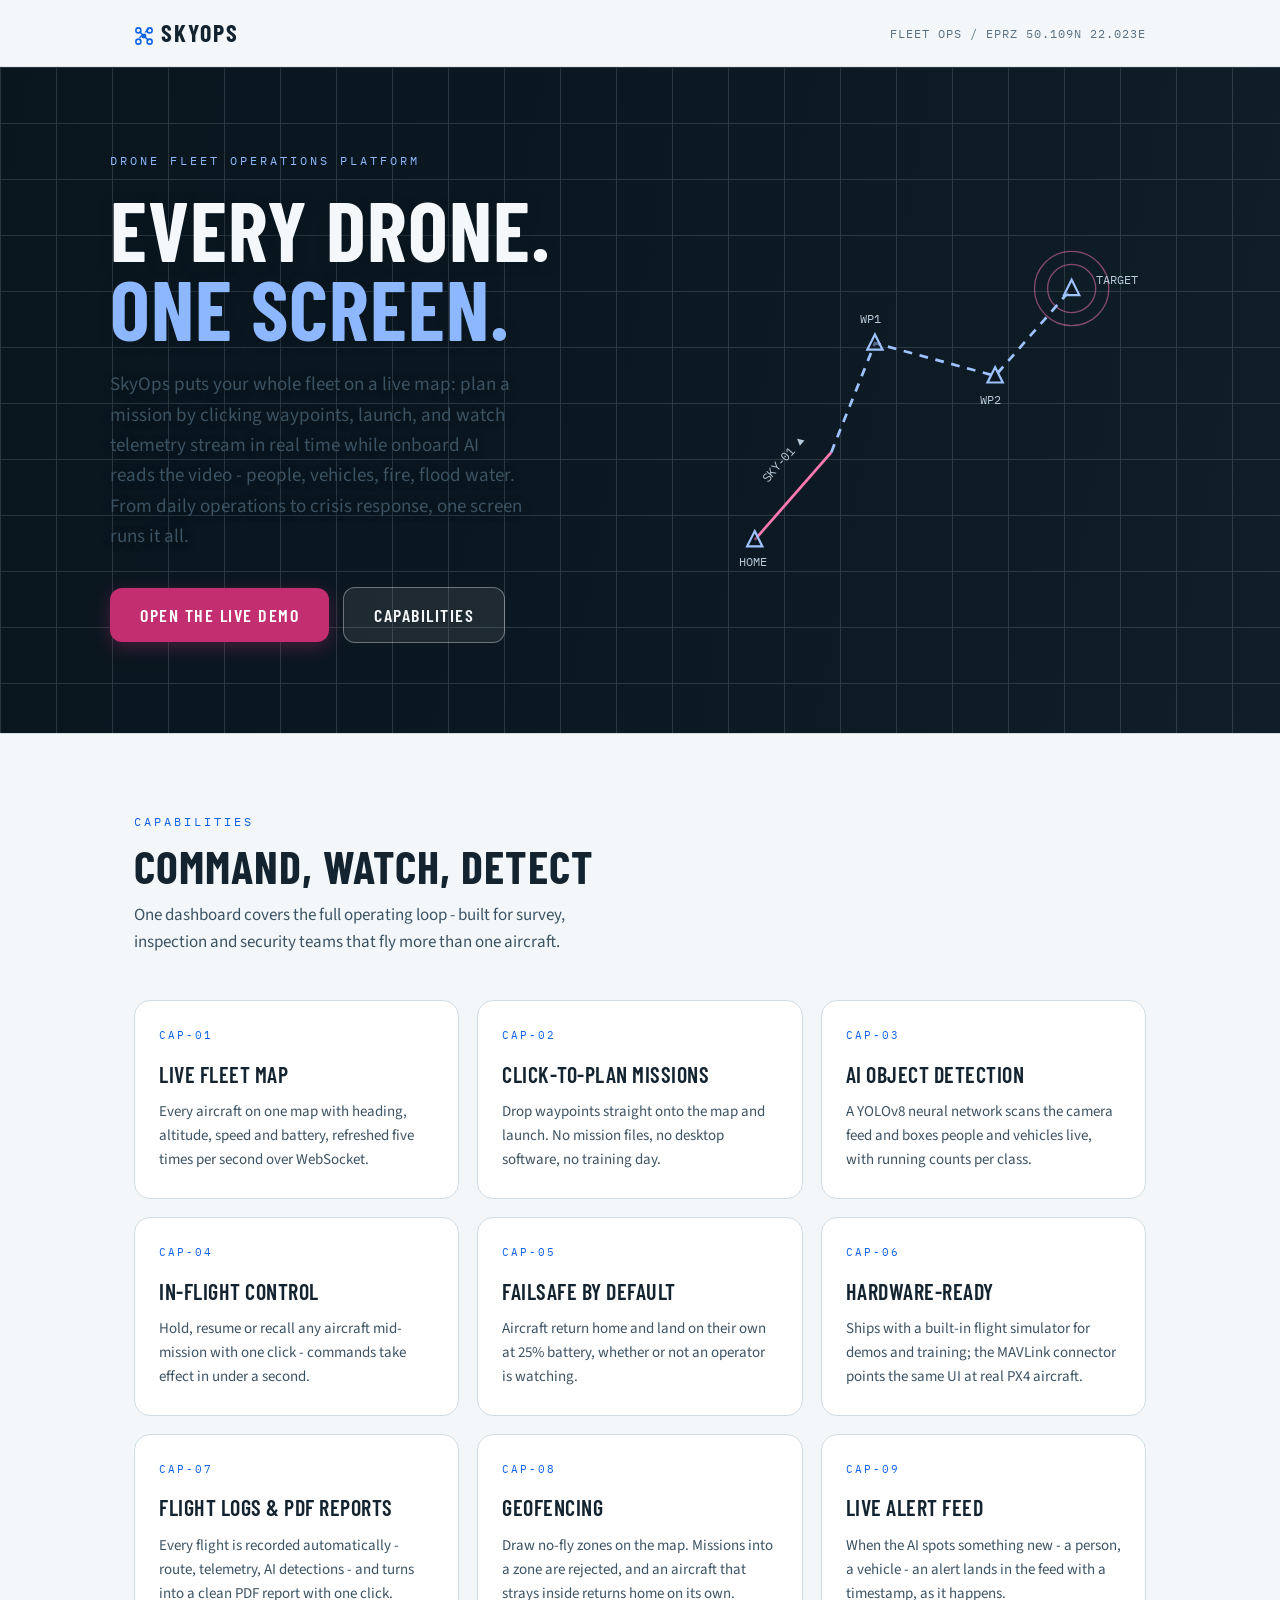
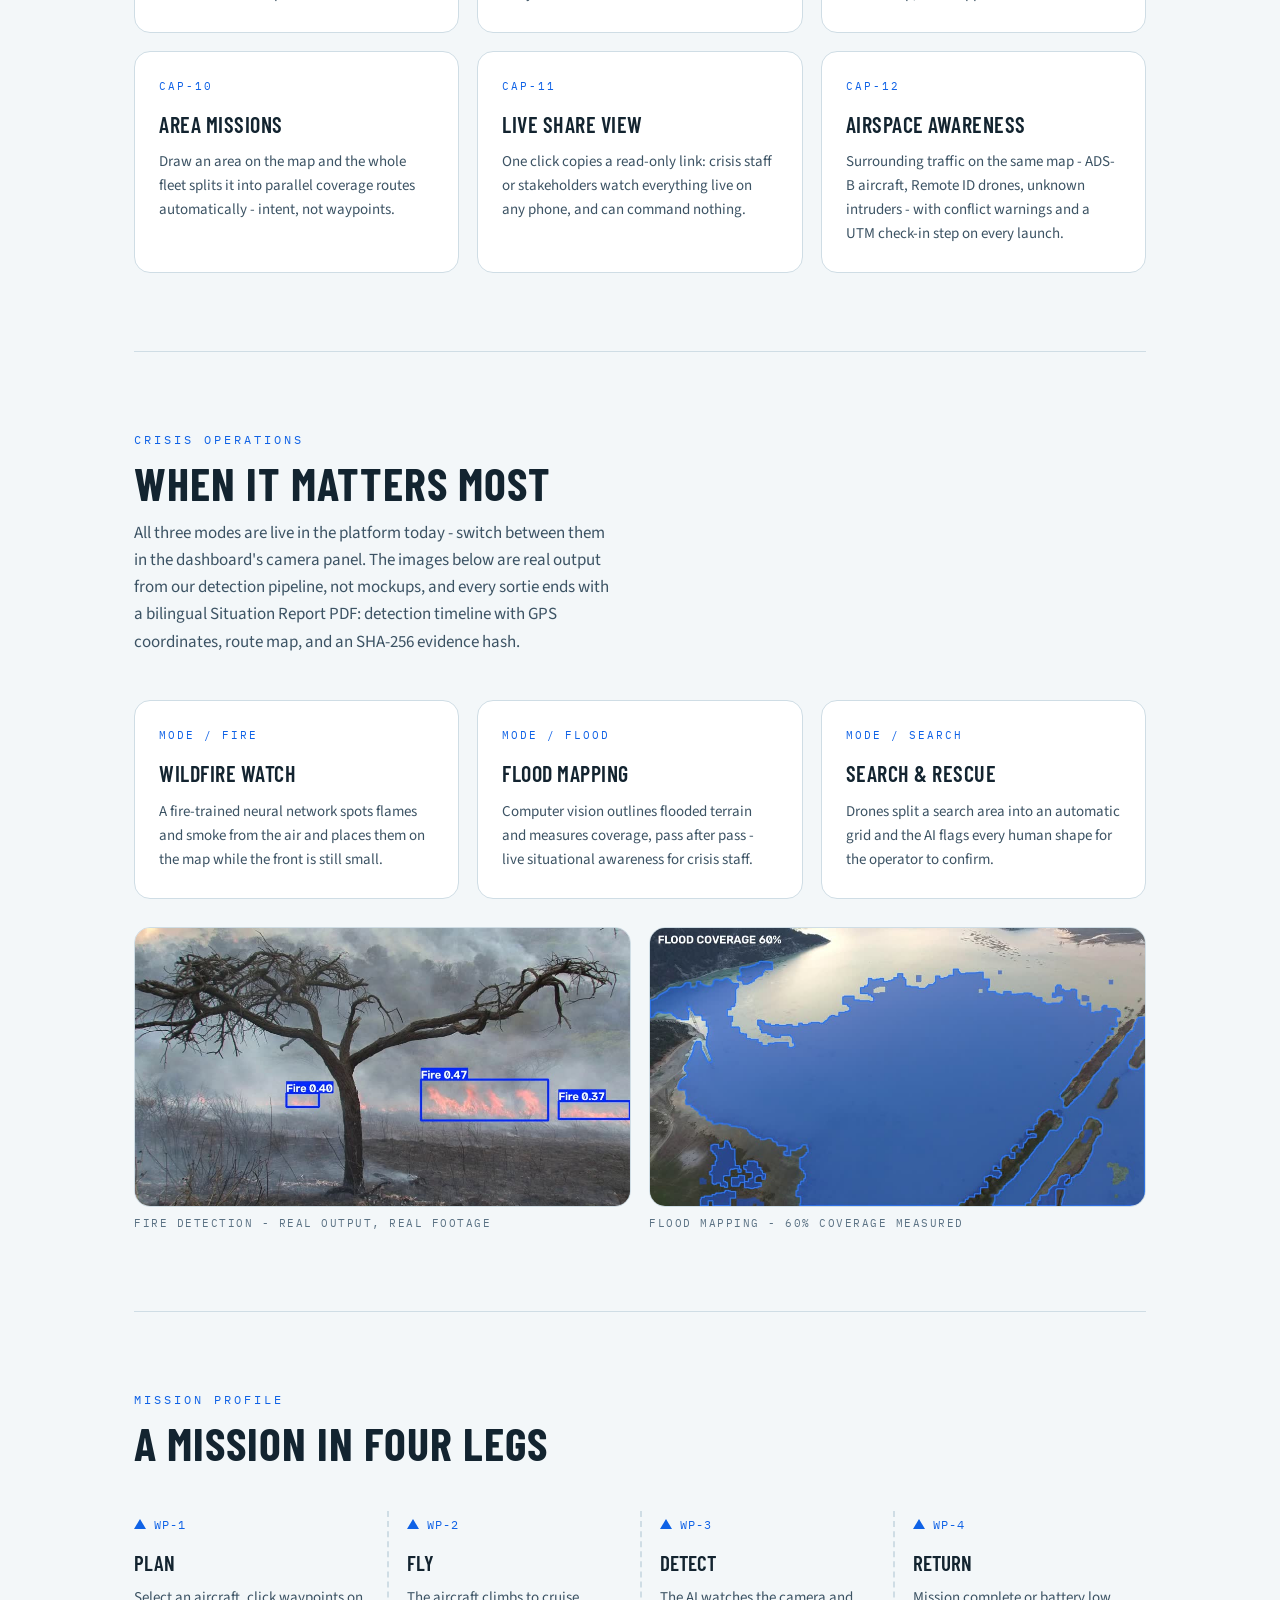
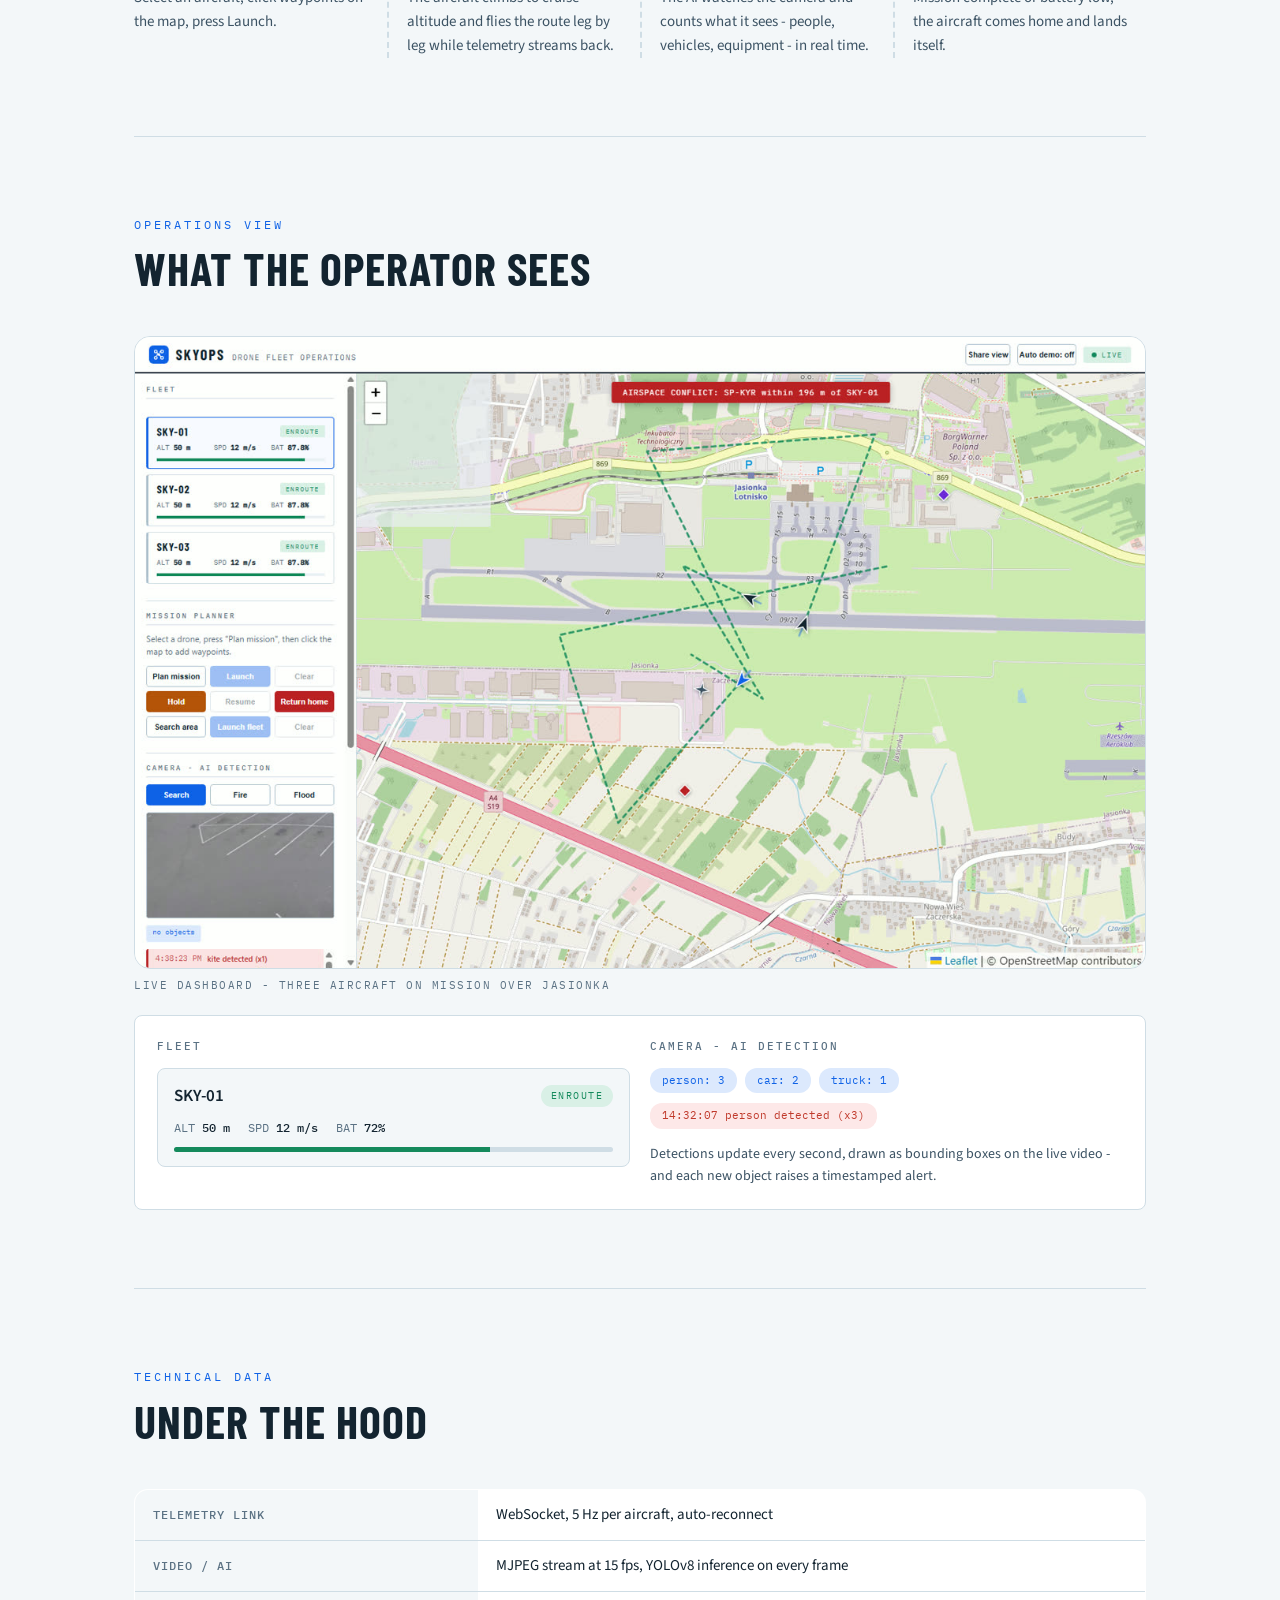
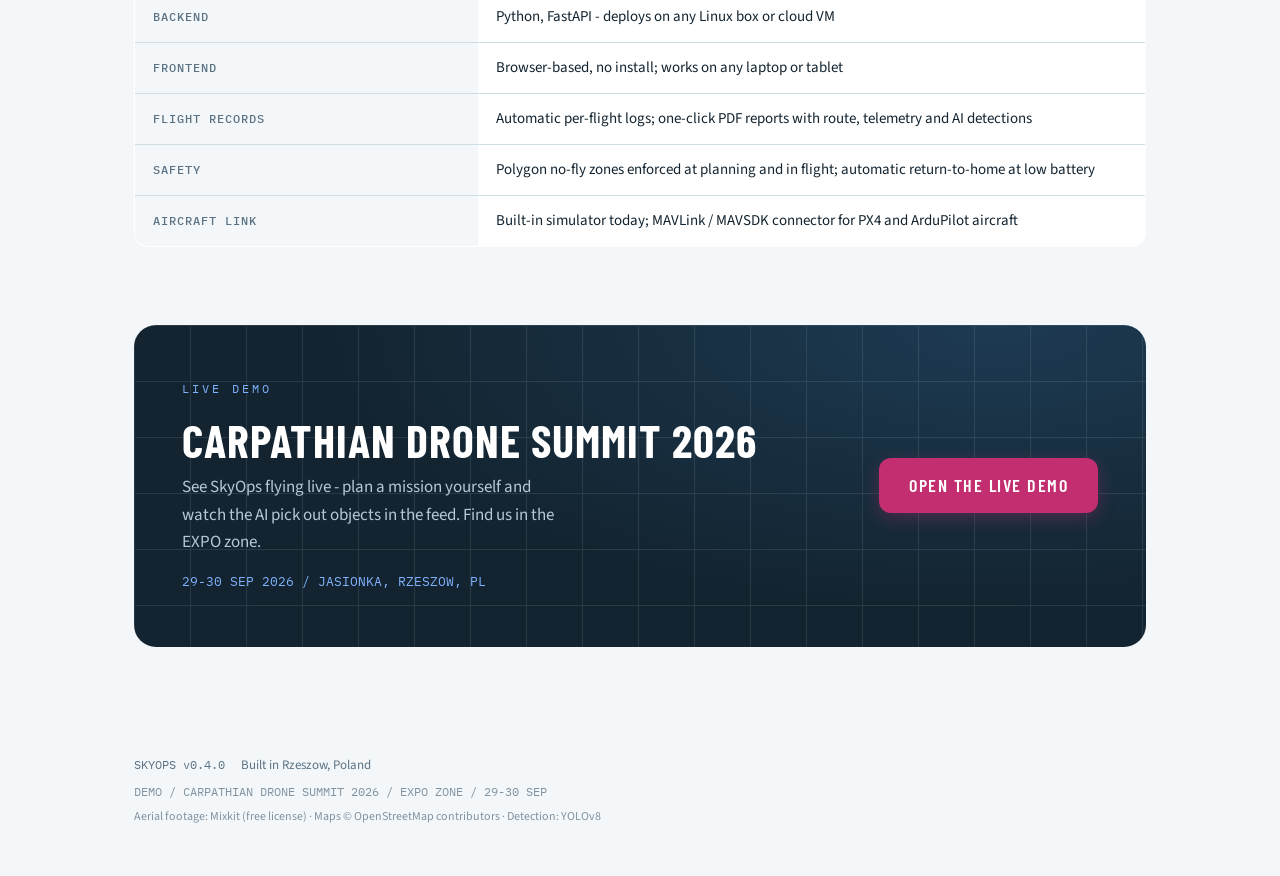
==== landing/index.html @ 41d208f7 "SkyOps - drone fleet operations platform for crisis response Web ground-control platform for drone f" ====
<!DOCTYPE html>
<html lang="en">
<head>
<meta charset="utf-8">
<meta name="viewport" content="width=device-width, initial-scale=1">
<title>SkyOps</title>
<link rel="icon" href="data:image/svg+xml,%3Csvg xmlns='http://www.w3.org/2000/svg' viewBox='0 0 64 64'%3E%3Cg fill='none' stroke='%230f62e6' stroke-width='5' stroke-linecap='round'%3E%3Ccircle cx='14' cy='14' r='8'/%3E%3Ccircle cx='50' cy='14' r='8'/%3E%3Ccircle cx='14' cy='50' r='8'/%3E%3Ccircle cx='50' cy='50' r='8'/%3E%3Cpath d='M19 19l8 8m18-16l-8 8m-18 18l8-8m18 16l-8-8'/%3E%3C/g%3E%3Crect x='25' y='25' width='14' height='14' rx='4' fill='%230f62e6'/%3E%3C/svg%3E">
<link rel="stylesheet" href="https://fonts.googleapis.com/css2?family=Barlow+Condensed:wght@500;600;700&family=Source+Sans+3:wght@400;600&family=IBM+Plex+Mono:wght@400;500&display=swap">
<style>
:root {
  --paper: #f3f7f9;
  --paper-2: #e9f0f4;
  --ink: #132430;
  --ink-soft: #3c5364;
  --slate: #5b7284;
  --line: #cfdde5;
  --blue: #0f62e6;
  --blue-soft: #dce9fd;
  --magenta: #c22e6f;
  --green: #148a5c;
  --green-soft: #d9f0e6;
}
* { box-sizing: border-box; margin: 0; padding: 0; }
html { scroll-behavior: smooth; }
body {
  background: var(--paper);
  color: var(--ink);
  font-family: "Source Sans 3", "Segoe UI", system-ui, sans-serif;
  font-size: 17px;
  line-height: 1.6;
}
.mono { font-family: "IBM Plex Mono", Consolas, monospace; }

.wrap { max-width: 1060px; margin: 0 auto; padding: 0 24px; }

/* ---------- header ---------- */
.topbar-wrap {
  position: sticky; top: 0; z-index: 50;
  background: rgba(243, 247, 249, .72);
  backdrop-filter: blur(14px);
  -webkit-backdrop-filter: blur(14px);
  border-bottom: 1px solid rgba(207, 221, 229, .6);
}
.topbar {
  display: flex; align-items: center; justify-content: space-between;
  padding: 14px 0;
}
.brand {
  font-family: "Barlow Condensed", sans-serif;
  font-weight: 700; font-size: 24px; letter-spacing: 2px;
  text-transform: uppercase;
}
.brand .tri { color: var(--blue); }
.topbar .callsign {
  font-family: "IBM Plex Mono", monospace;
  font-size: 12px; color: var(--slate); letter-spacing: 1px;
}

/* ---------- hero ---------- */
.hero { position: relative; overflow: hidden; border-bottom: 1px solid var(--line); background: var(--ink); }
.hero-video {
  position: absolute; inset: 0; width: 100%; height: 100%;
  object-fit: cover; z-index: 0;
  opacity: 1; transition: opacity 1.2s ease;
}
.hero-video.faded { opacity: 0; }
@media (prefers-reduced-motion: reduce) {
  .hero-video { transition: none; }
}
.hero-shade {
  position: absolute; inset: 0; z-index: 1;
  background: linear-gradient(100deg,
    rgba(9, 20, 28, .90) 0%, rgba(9, 20, 28, .74) 45%, rgba(9, 20, 28, .38) 100%);
}
.hero .hero-grid { z-index: 2; opacity: .16; }
.hero-inner { position: relative; z-index: 3; }
.hero .eyebrow { color: #8db8ff; }
.hero h1 { color: #f4f8fb; }
.hero h1 .alt { color: #8db8ff; }
.hero p.lede { color: #dbe6ee; text-shadow: 0 1px 8px rgba(9, 20, 28, .8); }
.hero h1 { text-shadow: 0 2px 12px rgba(9, 20, 28, .6); }
.hero .btn-ghost { background: rgba(255, 255, 255, .08); color: #f4f8fb; border-color: rgba(255, 255, 255, .35); }
.hero .btn-ghost:hover { border-color: #fff; }
.hero .chart .wp { fill: rgba(9, 20, 28, .5); stroke: #9fc3ff; }
.hero .chart .route { stroke: #9fc3ff; }
.hero .chart .flown { stroke: #ff7ab0; }
.hero .chart .ring { stroke: #ff7ab0; }
.hero .chart .wp-label { fill: #b8cbdb; }
.hero-grid {
  position: absolute; inset: 0; pointer-events: none;
  background-image:
    linear-gradient(var(--line) 1px, transparent 1px),
    linear-gradient(90deg, var(--line) 1px, transparent 1px);
  background-size: 56px 56px;
  opacity: .45;
}
.hero-inner {
  position: relative;
  display: grid; grid-template-columns: 1.1fr .9fr; gap: 40px;
  align-items: center;
  padding: 84px 0 90px;
}
.eyebrow {
  font-family: "IBM Plex Mono", monospace;
  font-size: 12px; letter-spacing: 3px; text-transform: uppercase;
  color: var(--blue); margin-bottom: 18px;
}
h1 {
  font-family: "Barlow Condensed", sans-serif;
  font-weight: 700; font-size: clamp(52px, 7vw, 84px);
  line-height: .95; text-transform: uppercase; letter-spacing: 1px;
  text-wrap: balance;
}
h1 .alt { color: var(--blue); }
.hero p.lede {
  margin-top: 22px; max-width: 46ch; font-size: 19px; color: var(--ink-soft);
}
.cta-row { margin-top: 34px; display: flex; gap: 14px; flex-wrap: wrap; align-items: center; }
.btn {
  display: inline-block; text-decoration: none;
  font-family: "Barlow Condensed", sans-serif; font-weight: 600;
  font-size: 18px; letter-spacing: 1.5px; text-transform: uppercase;
  padding: 13px 30px; border-radius: 12px;
  transition: transform .15s ease, box-shadow .15s ease;
}
.btn:focus-visible { outline: 3px solid var(--blue-soft); outline-offset: 2px; }
.btn-primary {
  background: var(--magenta);
  color: #fff;
  box-shadow: 0 5px 18px rgba(194, 46, 111, .32);
}
.btn-primary:hover { transform: translateY(-2px); box-shadow: 0 9px 24px rgba(194, 46, 111, .38); }
.btn-ghost { color: var(--ink); border: 1px solid var(--line); background: #fff; }
.btn-ghost:hover { border-color: var(--slate); }

/* hero chart */
.chart { width: 100%; height: auto; display: block; }
.chart .route {
  fill: none; stroke: var(--blue); stroke-width: 2.5;
  stroke-dasharray: 8 7;
  animation: dash 30s linear infinite;
}
.chart .flown { fill: none; stroke: var(--magenta); stroke-width: 2.5; }
.chart .wp { fill: var(--paper); stroke: var(--blue); stroke-width: 2; }
.chart .wp-label { font-family: "IBM Plex Mono", monospace; font-size: 11px; fill: var(--slate); }
.chart .ring { fill: none; stroke: var(--magenta); stroke-width: 1.2; opacity: .5; }
@keyframes dash { to { stroke-dashoffset: -300; } }
@media (prefers-reduced-motion: reduce) {
  .chart .route { animation: none; }
  .btn { transition: none; }
}

/* ---------- sections ---------- */
section { padding: 78px 0; }
section + section { border-top: 1px solid var(--line); }
.sec-head { margin-bottom: 44px; }
.sec-head .eyebrow { margin-bottom: 10px; }
h2 {
  font-family: "Barlow Condensed", sans-serif;
  font-weight: 700; font-size: clamp(34px, 4vw, 46px);
  text-transform: uppercase; letter-spacing: 1px; line-height: 1.05;
  text-wrap: balance;
}
.sec-head p { margin-top: 12px; color: var(--ink-soft); max-width: 60ch; }

/* capability cards */
.cap-grid { display: grid; grid-template-columns: repeat(3, 1fr); gap: 18px; }
.cap {
  background: #fff; border: 1px solid var(--line); border-radius: 16px;
  padding: 26px 24px;
  transition: transform .18s ease, box-shadow .18s ease, border-color .18s ease;
}
.cap:hover {
  transform: translateY(-4px);
  border-color: #b9d2f5;
  box-shadow: 0 14px 34px rgba(15, 98, 230, .12);
}
.cap .code {
  font-family: "IBM Plex Mono", monospace; font-size: 11px;
  letter-spacing: 2px; color: var(--blue); margin-bottom: 12px;
}
.cap h3 {
  font-family: "Barlow Condensed", sans-serif; font-weight: 600;
  font-size: 22px; text-transform: uppercase; letter-spacing: .5px;
  margin-bottom: 8px;
}
.cap p { font-size: 15px; color: var(--ink-soft); }

/* mission sequence */
.seq { display: grid; grid-template-columns: repeat(4, 1fr); gap: 0; position: relative; }
.leg { padding: 0 18px 0 0; position: relative; }
.leg + .leg { border-left: 2px dashed var(--line); padding-left: 18px; }
.leg .wp-tag {
  display: inline-flex; align-items: center; gap: 8px;
  font-family: "IBM Plex Mono", monospace; font-size: 12px;
  letter-spacing: 1px; color: var(--blue); margin-bottom: 12px;
}
.leg .wp-tag::before {
  content: ""; width: 0; height: 0;
  border-left: 6px solid transparent; border-right: 6px solid transparent;
  border-bottom: 10px solid var(--blue);
}
.leg h3 {
  font-family: "Barlow Condensed", sans-serif; font-weight: 600;
  font-size: 21px; text-transform: uppercase; margin-bottom: 6px;
}
.leg p { font-size: 15px; color: var(--ink-soft); }

/* live panel mock */
.mock {
  background: #fff; border: 1px solid var(--line); border-radius: 8px;
  padding: 22px; display: grid; grid-template-columns: 1fr 1fr; gap: 20px;
}
.fleet-card {
  border: 1px solid var(--line); border-radius: 8px; padding: 14px 16px;
  background: var(--paper);
}
.fleet-card .r1 { display: flex; justify-content: space-between; align-items: center; margin-bottom: 8px; }
.fleet-card .nm { font-weight: 600; }
.badge {
  font-family: "IBM Plex Mono", monospace; font-size: 10px;
  letter-spacing: 1.5px; text-transform: uppercase;
  background: var(--green-soft); color: var(--green);
  padding: 3px 10px; border-radius: 12px;
}
.tele { display: flex; gap: 18px; font-family: "IBM Plex Mono", monospace; font-size: 12px; color: var(--slate); font-variant-numeric: tabular-nums; }
.tele b { color: var(--ink); font-weight: 500; }
.bat { height: 5px; border-radius: 3px; background: var(--line); margin-top: 10px; overflow: hidden; }
.bat > div { height: 100%; width: 72%; background: var(--green); }
.det-line { display: flex; flex-wrap: wrap; gap: 8px; margin-top: 4px; }
.chip {
  font-family: "IBM Plex Mono", monospace; font-size: 11px;
  background: var(--blue-soft); color: var(--blue);
  padding: 4px 12px; border-radius: 12px;
}
.mock h4 {
  font-family: "IBM Plex Mono", monospace; font-size: 11px;
  letter-spacing: 2px; text-transform: uppercase; color: var(--slate);
  margin-bottom: 12px; font-weight: 500;
}

/* real screenshots */
.shots { display: grid; grid-template-columns: 1fr 1fr; gap: 18px; }
.shot {
  width: 100%; display: block; border-radius: 16px;
  border: 1px solid var(--line); box-shadow: var(--shadow);
  transition: transform .18s ease, box-shadow .18s ease;
}
.shot:hover { transform: scale(1.012); box-shadow: 0 16px 40px rgba(15, 36, 48, .16); }

/* scroll reveal */
.reveal { opacity: 0; transform: translateY(22px);
  transition: opacity .6s ease, transform .6s ease; }
.reveal.in { opacity: 1; transform: none; }
@media (prefers-reduced-motion: reduce) {
  .reveal { opacity: 1; transform: none; transition: none; }
}
.shot-cap {
  font-family: "IBM Plex Mono", monospace; font-size: 11px;
  letter-spacing: 1.5px; color: var(--slate); margin-top: 8px;
}
figure { margin: 0; }

/* specs */
.specs { width: 100%; border-collapse: collapse; background: #fff; border: 1px solid var(--line); border-radius: 14px; overflow: hidden; }
.specs-wrap { overflow-x: auto; }
.specs th, .specs td { text-align: left; padding: 13px 18px; border-bottom: 1px solid var(--line); font-size: 15px; }
.specs th {
  font-family: "IBM Plex Mono", monospace; font-weight: 500; font-size: 12px;
  letter-spacing: 1px; text-transform: uppercase; color: var(--slate);
  width: 34%; background: var(--paper);
}
.specs tr:last-child th, .specs tr:last-child td { border-bottom: none; }

/* summit CTA */
.summit {
  background: radial-gradient(120% 160% at 85% 0%, #1d3a52 0%, var(--ink) 55%);
  color: #eef4f8; border-radius: 22px;
  padding: 54px 48px; position: relative; overflow: hidden;
}
.summit .hero-grid { opacity: .12; }
.summit-inner { position: relative; display: flex; justify-content: space-between; align-items: center; gap: 30px; flex-wrap: wrap; }
.summit .eyebrow { color: #7fb2ff; }
.summit h2 { color: #fff; }
.summit p { color: #b6c8d6; margin-top: 10px; max-width: 48ch; }
.summit .mono-line { font-family: "IBM Plex Mono", monospace; font-size: 13px; color: #7fb2ff; margin-top: 16px; }

footer { padding: 30px 0 44px; color: var(--slate); font-size: 13px; }
footer .mono { font-size: 12px; }
.foot-row { display: flex; gap: 16px; flex-wrap: wrap; align-items: baseline; margin-bottom: 6px; }
.foot-dim { opacity: .75; font-size: 12px; }

@media (max-width: 860px) {
  .hero-inner { grid-template-columns: 1fr; padding: 56px 0 60px; }
  .cap-grid { grid-template-columns: 1fr; }
  .seq { grid-template-columns: 1fr; }
  .leg + .leg { border-left: none; border-top: 2px dashed var(--line); padding: 18px 0 0; margin-top: 18px; }
  .mock { grid-template-columns: 1fr; }
  .shots { grid-template-columns: 1fr; }
  .summit { padding: 38px 26px; }
}
</style>
</head>
<body>

<div class="topbar-wrap">
<div class="wrap">
  <header class="topbar">
    <div class="brand"><span class="tri"><svg width="20" height="20"
      viewBox="0 0 64 64" fill="none" stroke="currentColor" stroke-width="5"
      stroke-linecap="round" style="vertical-align:-4px">
      <circle cx="14" cy="14" r="8"/><circle cx="50" cy="14" r="8"/>
      <circle cx="14" cy="50" r="8"/><circle cx="50" cy="50" r="8"/>
      <path d="M19 19l8 8m18-16l-8 8m-18 18l8-8m18 16l-8-8"/>
      <rect x="25" y="25" width="14" height="14" rx="4" fill="currentColor" stroke="none"/>
    </svg></span> SkyOps</div>
    <div class="callsign">FLEET OPS / EPRZ 50.109N 22.023E</div>
  </header>
</div>
</div>

<div class="hero">
  <video id="vidA" class="hero-video" autoplay muted loop playsinline
         src="assets/clip7.mp4" aria-hidden="true"></video>
  <video id="vidB" class="hero-video faded" muted loop playsinline
         preload="none" aria-hidden="true"></video>
  <div class="hero-shade"></div>
  <div class="hero-grid"></div>
  <div class="wrap hero-inner">
    <div>
      <div class="eyebrow">Drone fleet operations platform</div>
      <h1>Every drone.<br><span class="alt">One screen.</span></h1>
      <p class="lede">SkyOps puts your whole fleet on a live map: plan a mission
      by clicking waypoints, launch, and watch telemetry stream in real time
      while onboard AI reads the video - people, vehicles, fire, flood water.
      From daily operations to crisis response, one screen runs it all.</p>
      <div class="cta-row">
        <a class="btn btn-primary" href="/app">Open the live demo</a>
        <a class="btn btn-ghost" href="#capabilities">Capabilities</a>
      </div>
    </div>
    <svg class="chart" viewBox="0 0 420 340" role="img" aria-label="Flight plan chart with waypoints">
      <circle class="ring" cx="330" cy="70" r="34"/>
      <circle class="ring" cx="330" cy="70" r="22"/>
      <path class="flown" d="M40 300 L110 220"/>
      <path class="route" d="M110 220 L150 120 L260 150 L330 70"/>
      <g>
        <polygon class="wp" points="40,292 47,306 33,306"/>
        <text class="wp-label" x="26" y="324">HOME</text>
        <polygon class="wp" points="150,112 157,126 143,126"/>
        <text class="wp-label" x="136" y="102">WP1</text>
        <polygon class="wp" points="260,142 267,156 253,156"/>
        <text class="wp-label" x="246" y="176">WP2</text>
        <polygon class="wp" points="330,62 337,76 323,76"/>
        <text class="wp-label" x="352" y="66">TARGET</text>
      </g>
      <text class="wp-label" x="52" y="248" transform="rotate(-49 52 248)">SKY-01 &#9650;</text>
    </svg>
  </div>
</div>

<div class="wrap">

<section id="capabilities">
  <div class="sec-head">
    <div class="eyebrow">Capabilities</div>
    <h2>Command, watch, detect</h2>
    <p>One dashboard covers the full operating loop - built for survey,
    inspection and security teams that fly more than one aircraft.</p>
  </div>
  <div class="cap-grid">
    <div class="cap"><div class="code">CAP-01</div><h3>Live fleet map</h3>
      <p>Every aircraft on one map with heading, altitude, speed and battery,
      refreshed five times per second over WebSocket.</p></div>
    <div class="cap"><div class="code">CAP-02</div><h3>Click-to-plan missions</h3>
      <p>Drop waypoints straight onto the map and launch. No mission files,
      no desktop software, no training day.</p></div>
    <div class="cap"><div class="code">CAP-03</div><h3>AI object detection</h3>
      <p>A YOLOv8 neural network scans the camera feed and boxes people and
      vehicles live, with running counts per class.</p></div>
    <div class="cap"><div class="code">CAP-04</div><h3>In-flight control</h3>
      <p>Hold, resume or recall any aircraft mid-mission with one click -
      commands take effect in under a second.</p></div>
    <div class="cap"><div class="code">CAP-05</div><h3>Failsafe by default</h3>
      <p>Aircraft return home and land on their own at 25% battery, whether
      or not an operator is watching.</p></div>
    <div class="cap"><div class="code">CAP-06</div><h3>Hardware-ready</h3>
      <p>Ships with a built-in flight simulator for demos and training;
      the MAVLink connector points the same UI at real PX4 aircraft.</p></div>
    <div class="cap"><div class="code">CAP-07</div><h3>Flight logs &amp; PDF reports</h3>
      <p>Every flight is recorded automatically - route, telemetry, AI
      detections - and turns into a clean PDF report with one click.</p></div>
    <div class="cap"><div class="code">CAP-08</div><h3>Geofencing</h3>
      <p>Draw no-fly zones on the map. Missions into a zone are rejected,
      and an aircraft that strays inside returns home on its own.</p></div>
    <div class="cap"><div class="code">CAP-09</div><h3>Live alert feed</h3>
      <p>When the AI spots something new - a person, a vehicle - an alert
      lands in the feed with a timestamp, as it happens.</p></div>
    <div class="cap"><div class="code">CAP-10</div><h3>Area missions</h3>
      <p>Draw an area on the map and the whole fleet splits it into
      parallel coverage routes automatically - intent, not waypoints.</p></div>
    <div class="cap"><div class="code">CAP-11</div><h3>Live share view</h3>
      <p>One click copies a read-only link: crisis staff or stakeholders
      watch everything live on any phone, and can command nothing.</p></div>
    <div class="cap"><div class="code">CAP-12</div><h3>Airspace awareness</h3>
      <p>Surrounding traffic on the same map - ADS-B aircraft, Remote ID
      drones, unknown intruders - with conflict warnings and a UTM
      check-in step on every launch.</p></div>
  </div>
</section>

<section id="crisis">
  <div class="sec-head">
    <div class="eyebrow">Crisis operations</div>
    <h2>When it matters most</h2>
    <p>All three modes are live in the platform today - switch between
    them in the dashboard's camera panel. The images below are real
    output from our detection pipeline, not mockups, and every sortie
    ends with a bilingual Situation Report PDF: detection timeline with
    GPS coordinates, route map, and an SHA-256 evidence hash.</p>
  </div>
  <div class="cap-grid" style="margin-bottom: 28px;">
    <div class="cap"><div class="code">MODE / FIRE</div><h3>Wildfire watch</h3>
      <p>A fire-trained neural network spots flames and smoke from the
      air and places them on the map while the front is still small.</p></div>
    <div class="cap"><div class="code">MODE / FLOOD</div><h3>Flood mapping</h3>
      <p>Computer vision outlines flooded terrain and measures coverage,
      pass after pass - live situational awareness for crisis staff.</p></div>
    <div class="cap"><div class="code">MODE / SEARCH</div><h3>Search &amp; rescue</h3>
      <p>Drones split a search area into an automatic grid and the AI
      flags every human shape for the operator to confirm.</p></div>
  </div>
  <div class="shots">
    <figure>
      <img class="shot" src="assets/img/ai-fire.jpg"
        alt="AI fire detection boxes on real bushfire footage">
      <figcaption class="shot-cap">FIRE DETECTION - REAL OUTPUT, REAL FOOTAGE</figcaption>
    </figure>
    <figure>
      <img class="shot" src="assets/img/ai-flood.jpg"
        alt="AI flood segmentation outlining water with coverage percent">
      <figcaption class="shot-cap">FLOOD MAPPING - 60% COVERAGE MEASURED</figcaption>
    </figure>
  </div>
</section>

<section>
  <div class="sec-head">
    <div class="eyebrow">Mission profile</div>
    <h2>A mission in four legs</h2>
  </div>
  <div class="seq">
    <div class="leg"><div class="wp-tag">WP-1</div><h3>Plan</h3>
      <p>Select an aircraft, click waypoints on the map, press Launch.</p></div>
    <div class="leg"><div class="wp-tag">WP-2</div><h3>Fly</h3>
      <p>The aircraft climbs to cruise altitude and flies the route leg by
      leg while telemetry streams back.</p></div>
    <div class="leg"><div class="wp-tag">WP-3</div><h3>Detect</h3>
      <p>The AI watches the camera and counts what it sees - people,
      vehicles, equipment - in real time.</p></div>
    <div class="leg"><div class="wp-tag">WP-4</div><h3>Return</h3>
      <p>Mission complete or battery low, the aircraft comes home and
      lands itself.</p></div>
  </div>
</section>

<section>
  <div class="sec-head">
    <div class="eyebrow">Operations view</div>
    <h2>What the operator sees</h2>
  </div>
  <figure style="margin-bottom: 20px;">
    <img class="shot" src="assets/img/dashboard.jpg"
      alt="SkyOps dashboard: three drones flying missions over Jasionka airport">
    <figcaption class="shot-cap">LIVE DASHBOARD - THREE AIRCRAFT ON MISSION OVER JASIONKA</figcaption>
  </figure>
  <div class="mock">
    <div>
      <h4>Fleet</h4>
      <div class="fleet-card">
        <div class="r1"><span class="nm">SKY-01</span><span class="badge">enroute</span></div>
        <div class="tele"><span>ALT <b>50 m</b></span><span>SPD <b>12 m/s</b></span><span>BAT <b>72%</b></span></div>
        <div class="bat"><div></div></div>
      </div>
    </div>
    <div>
      <h4>Camera - AI detection</h4>
      <div class="det-line">
        <span class="chip">person: 3</span>
        <span class="chip">car: 2</span>
        <span class="chip">truck: 1</span>
      </div>
      <div class="det-line" style="margin-top:10px;">
        <span class="chip" style="background:#fde8e8; color:#c0392b;">
          14:32:07 person detected (x3)</span>
      </div>
      <p style="margin-top:14px; font-size:14px; color:var(--ink-soft);">
        Detections update every second, drawn as bounding boxes on the live
        video - and each new object raises a timestamped alert.</p>
    </div>
  </div>
</section>

<section>
  <div class="sec-head">
    <div class="eyebrow">Technical data</div>
    <h2>Under the hood</h2>
  </div>
  <div class="specs-wrap">
  <table class="specs">
    <tr><th>Telemetry link</th><td>WebSocket, 5 Hz per aircraft, auto-reconnect</td></tr>
    <tr><th>Video / AI</th><td>MJPEG stream at 15 fps, YOLOv8 inference on every frame</td></tr>
    <tr><th>Backend</th><td>Python, FastAPI - deploys on any Linux box or cloud VM</td></tr>
    <tr><th>Frontend</th><td>Browser-based, no install; works on any laptop or tablet</td></tr>
    <tr><th>Flight records</th><td>Automatic per-flight logs; one-click PDF reports with route, telemetry and AI detections</td></tr>
    <tr><th>Safety</th><td>Polygon no-fly zones enforced at planning and in flight; automatic return-to-home at low battery</td></tr>
    <tr><th>Aircraft link</th><td>Built-in simulator today; MAVLink / MAVSDK connector for PX4 and ArduPilot aircraft</td></tr>
  </table>
  </div>
</section>

<section id="summit" style="border-top:none; padding-top: 0;">
  <div class="summit">
    <div class="hero-grid"></div>
    <div class="summit-inner">
      <div>
        <div class="eyebrow">Live demo</div>
        <h2>Carpathian Drone Summit 2026</h2>
        <p>See SkyOps flying live - plan a mission yourself and watch the AI
        pick out objects in the feed. Find us in the EXPO zone.</p>
        <div class="mono-line">29-30 SEP 2026 / JASIONKA, RZESZOW, PL</div>
      </div>
      <a class="btn btn-primary" href="/app">Open the live demo</a>
    </div>
  </div>
</section>

</div>

<footer>
  <div class="wrap">
    <div class="foot-row">
      <span class="mono">SKYOPS v0.4.0</span>
      <span>Built in Rzeszow, Poland</span>
    </div>
    <div class="foot-row foot-dim">
      <span class="mono">DEMO / CARPATHIAN DRONE SUMMIT 2026 / EXPO ZONE / 29-30 SEP</span>
    </div>
    <div class="foot-row foot-dim">
      <span>Aerial footage: Mixkit (free license) &middot; Maps &copy; OpenStreetMap
      contributors &middot; Detection: YOLOv8</span>
    </div>
  </div>
</footer>

<script>
(function () {
  var clips = [
    "assets/clip7.mp4",   // drone close-up in flight
    "assets/clip1.mp4",   // mountain valley sunrise
    "assets/clip5.mp4",   // wildfire front
    "assets/clip6.mp4",   // aerial flood
    "assets/clip8.mp4",   // operator hands on controller
    "assets/clip9.mp4",   // drone over city
    "assets/clip10.mp4",  // drone over nature
    "assets/clip2.mp4",   // coast waves
    "assets/clip3.mp4",   // seashore rocks
    "assets/clip4.mp4"    // rocky cape
  ];
  var layers = [document.getElementById("vidA"), document.getElementById("vidB")];
  if (!layers[0] || !layers[1]) return;
  var active = 0, idx = 0;

  function play(v) {
    v.muted = true; // property, not just attribute - required by some browsers
    var p = v.play();
    if (p) p.catch(function () {});
  }

  play(layers[0]);
  ["pointerdown", "touchstart", "keydown"].forEach(function (e) {
    window.addEventListener(e, function () { play(layers[active]); },
      { once: true, passive: true });
  });

  // scroll reveal: sections and cards fade up as they enter the viewport
  if (!window.matchMedia("(prefers-reduced-motion: reduce)").matches
      && "IntersectionObserver" in window) {
    var io = new IntersectionObserver(function (entries) {
      entries.forEach(function (en) {
        if (en.isIntersecting) { en.target.classList.add("in"); io.unobserve(en.target); }
      });
    }, { threshold: 0.12 });
    document.querySelectorAll(
      ".sec-head, .cap, .leg, .mock, figure, .specs-wrap, .summit"
    ).forEach(function (el) { el.classList.add("reveal"); io.observe(el); });
  }

  setInterval(function () {
    idx = (idx + 1) % clips.length;
    var next = layers[1 - active];
    var cur = layers[active];
    next.src = clips[idx];
    next.addEventListener("canplay", function go() {
      next.removeEventListener("canplay", go);
      play(next);
      next.classList.remove("faded");
      cur.classList.add("faded");
      active = 1 - active;
    });
    next.load();
  }, 8000);
})();
</script>
</body>
</html>
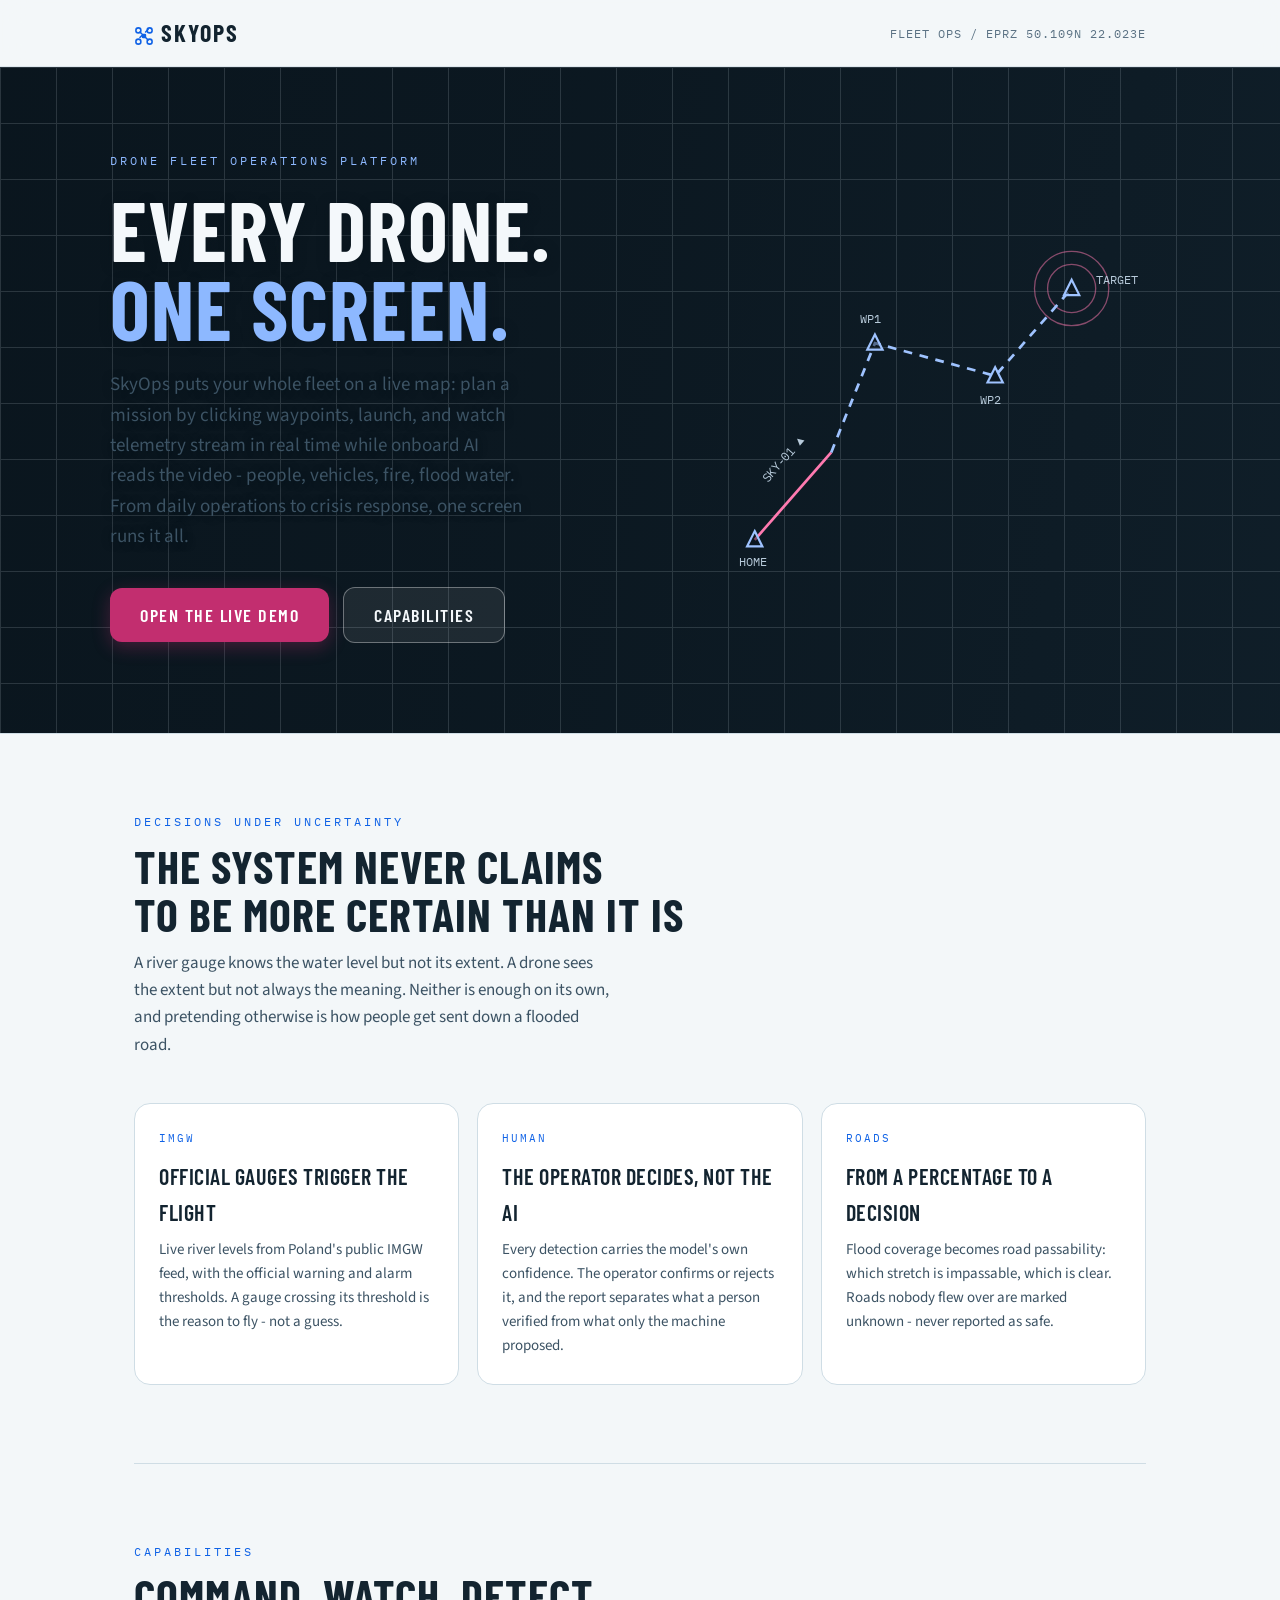
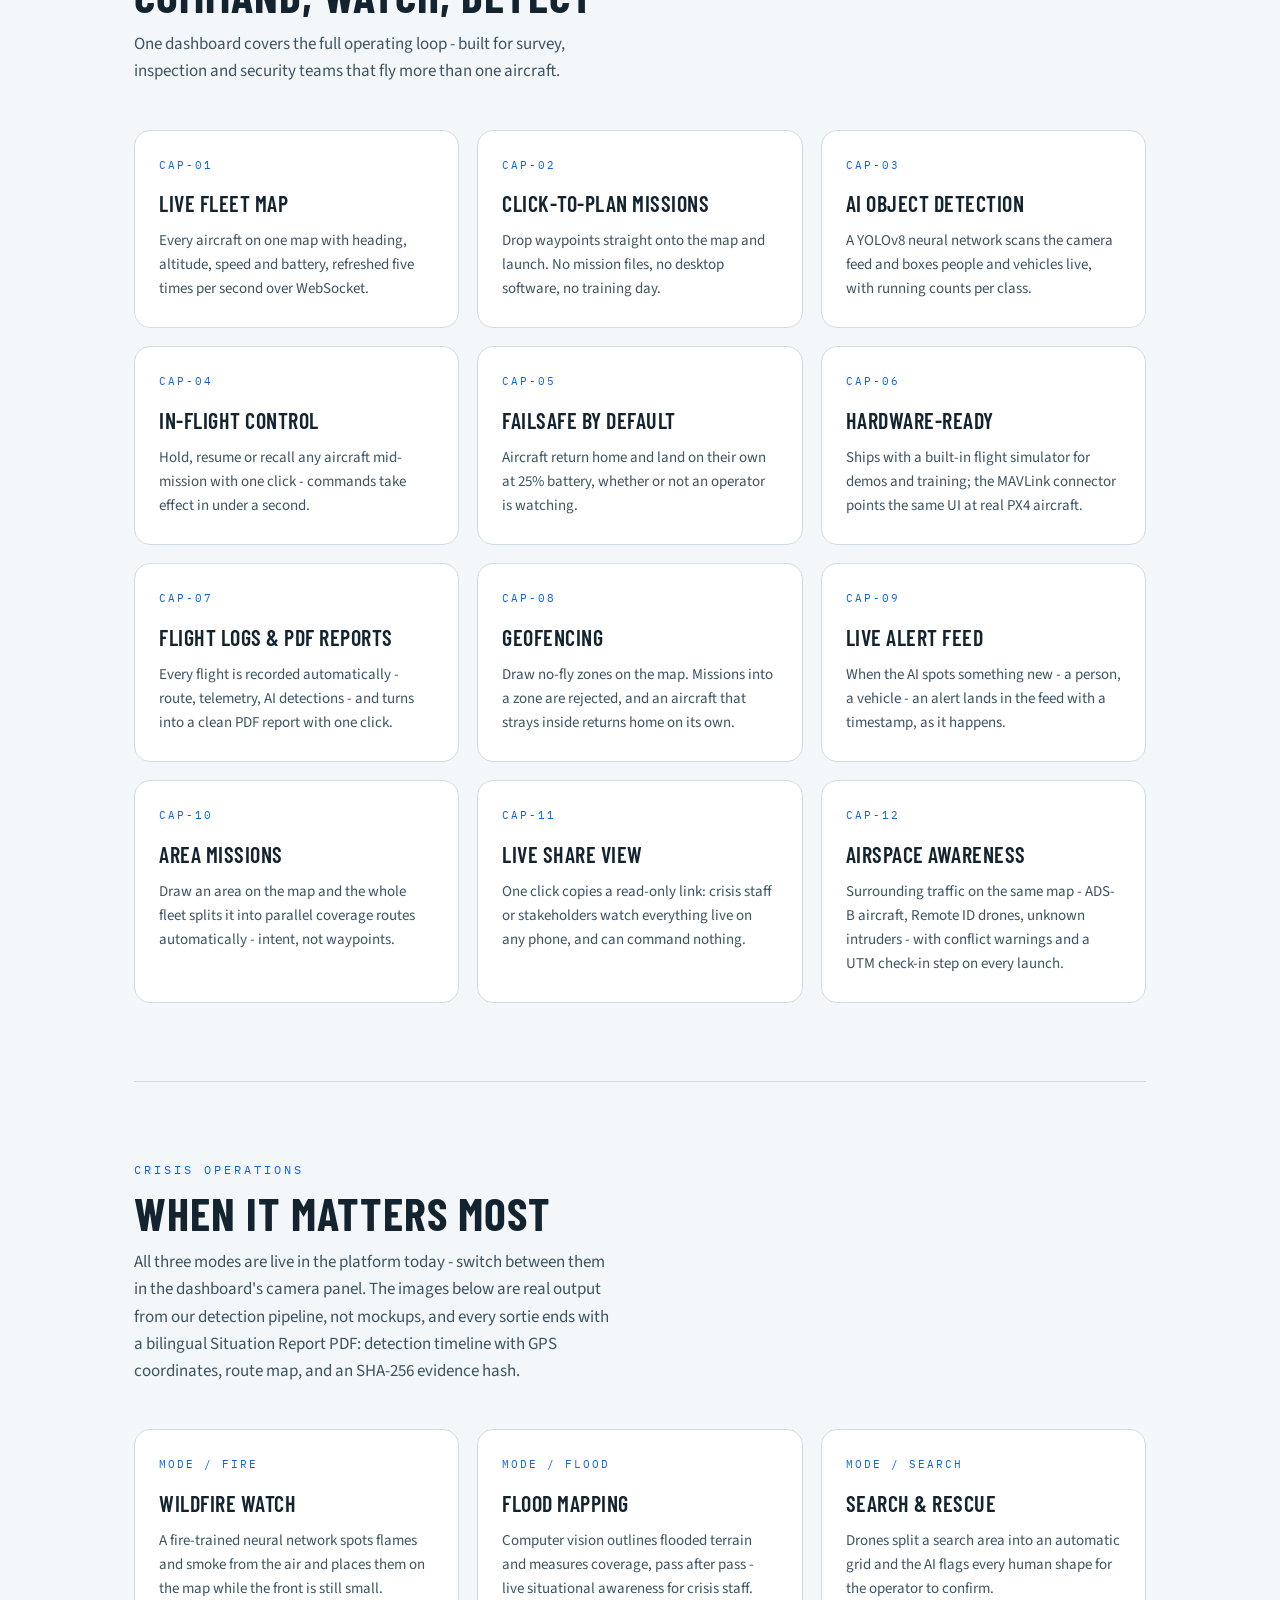
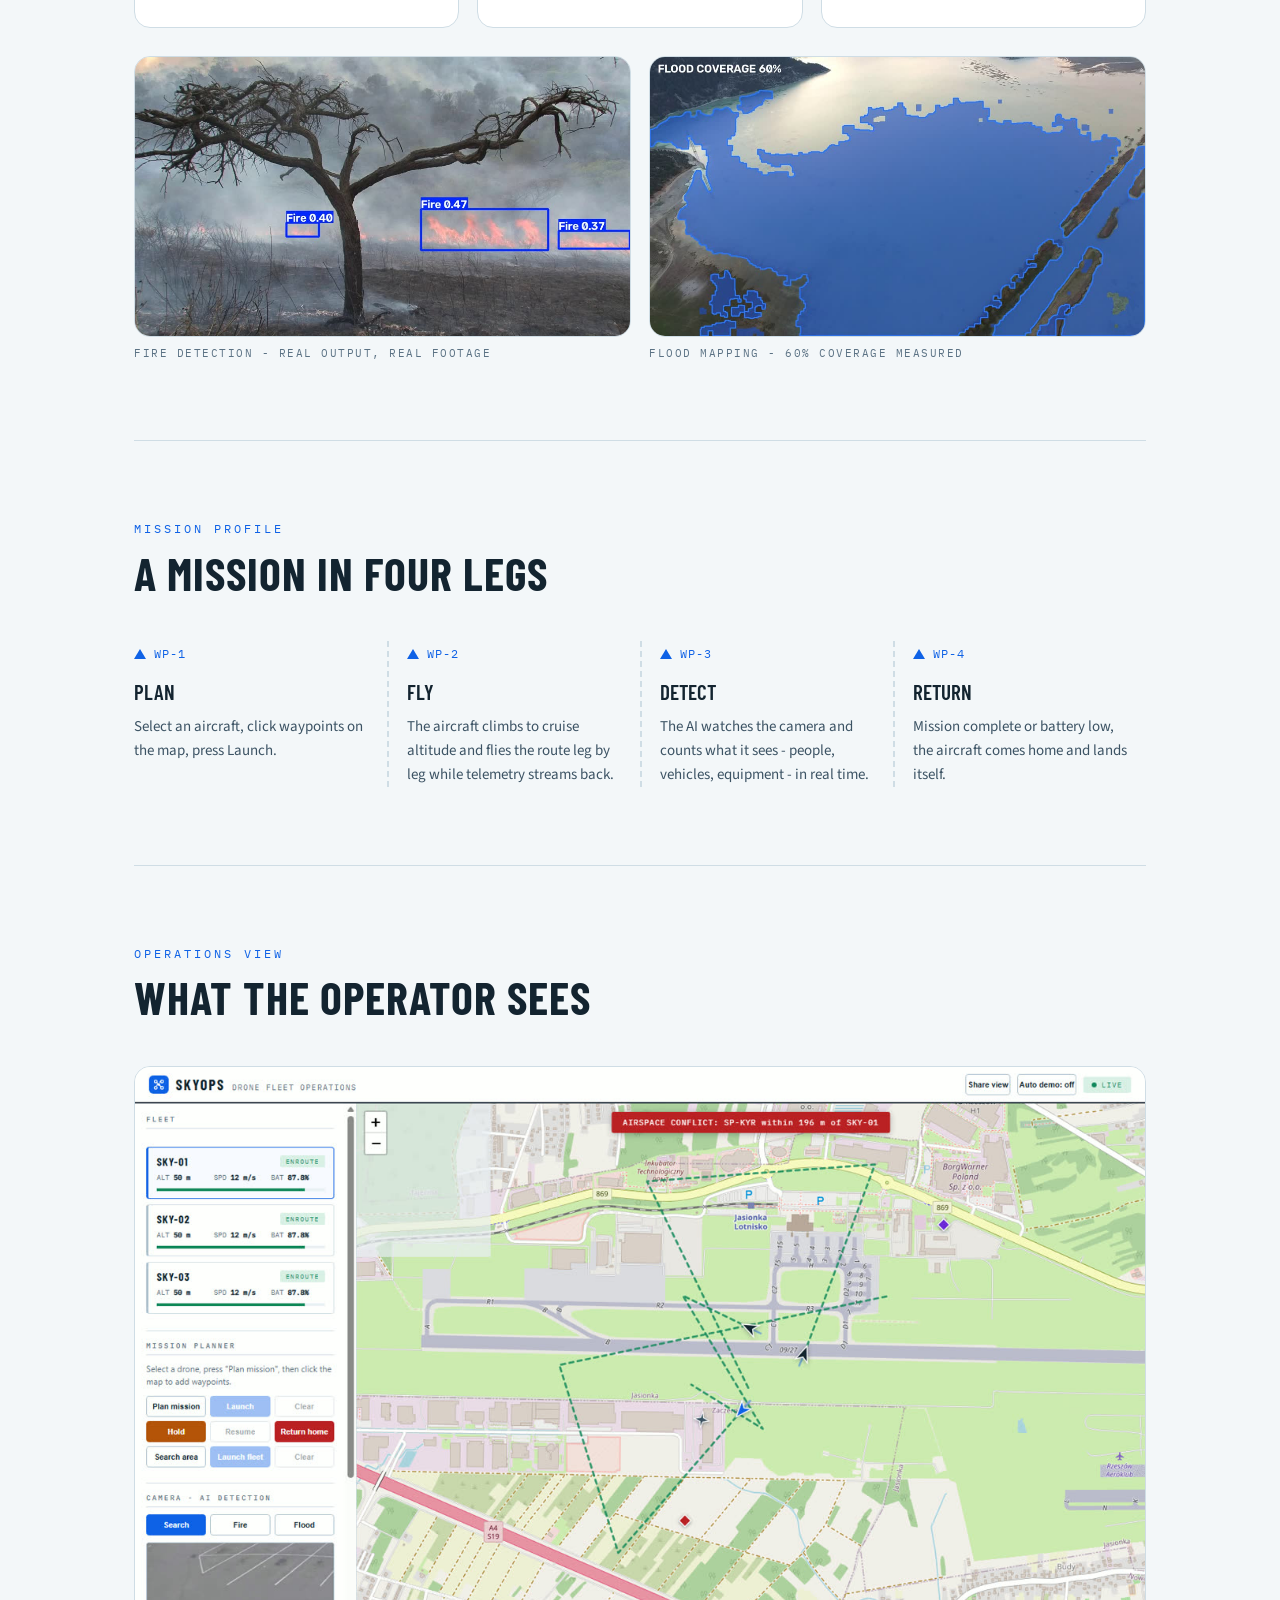
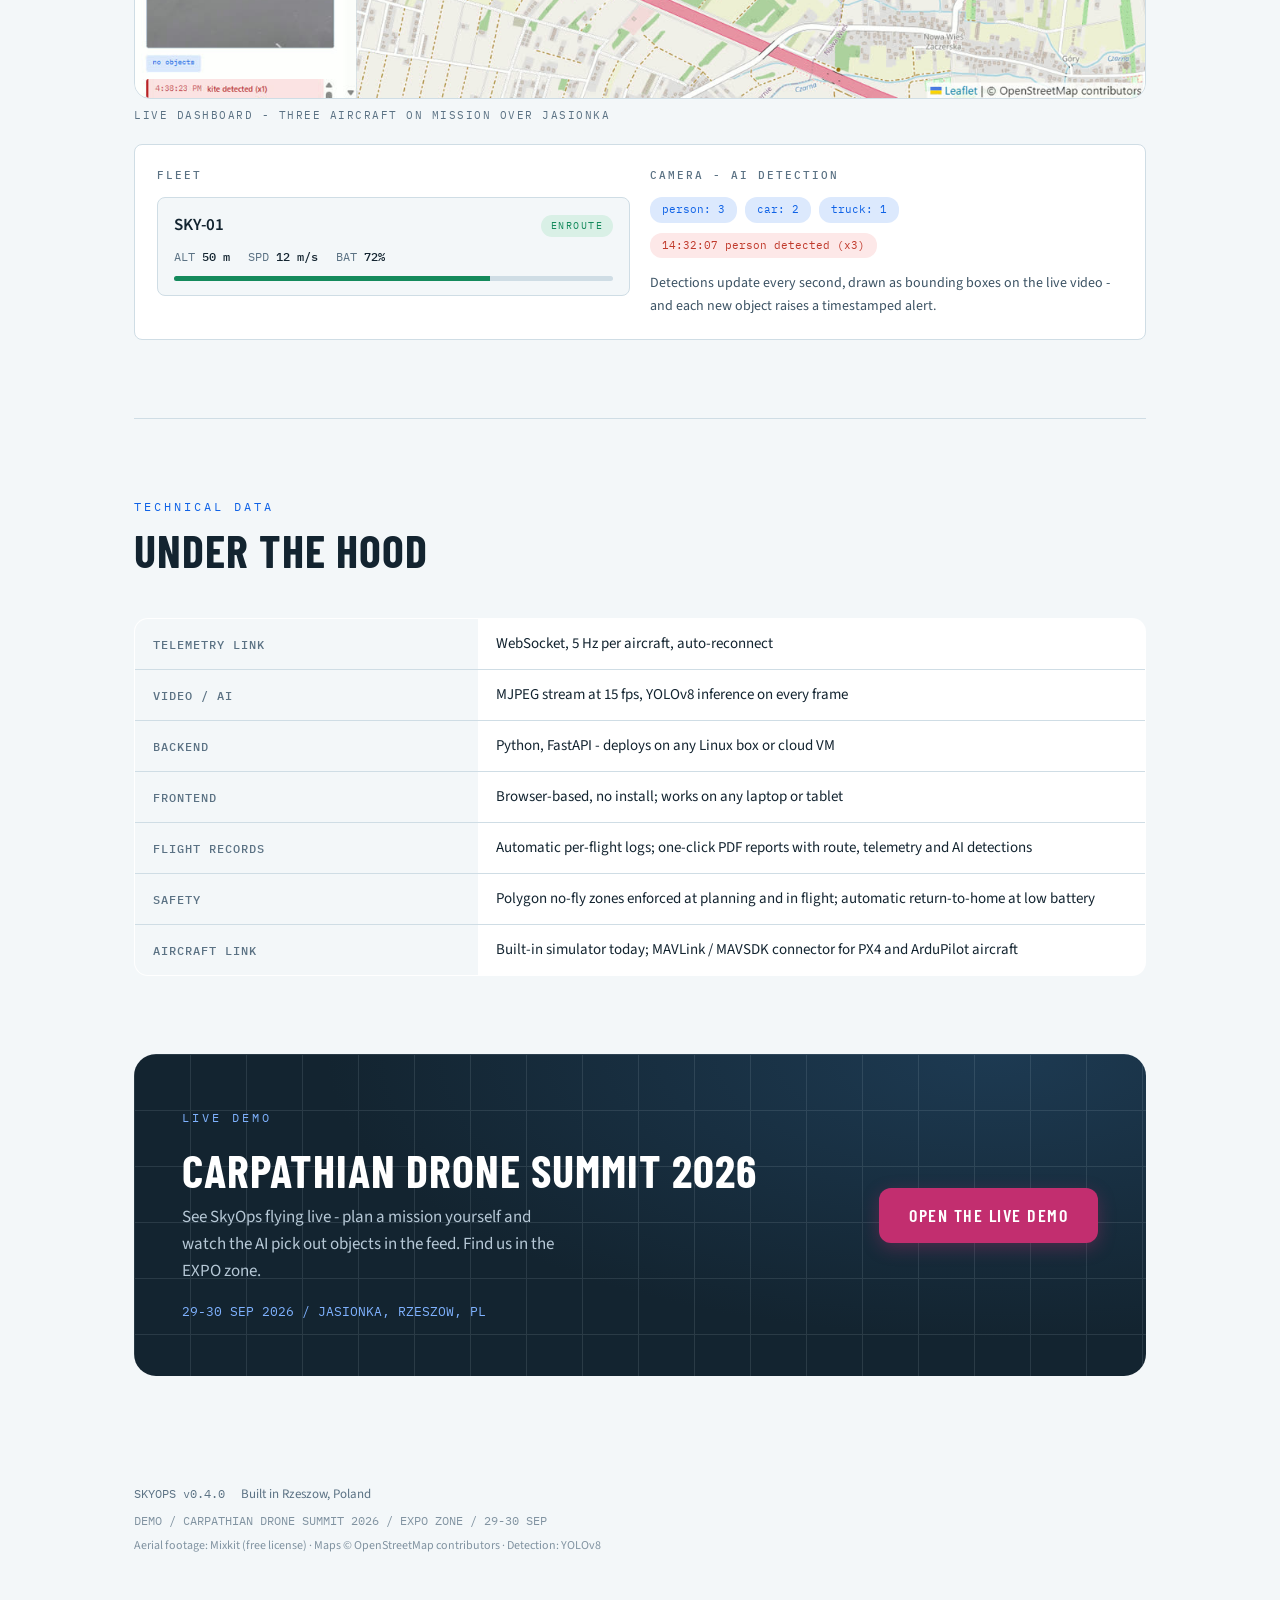
==== commit 802e9628: "Landing page: say what the platform actually does now The front page still described the product as " ====
--- a/landing/index.html
+++ b/landing/index.html
@@ -360,6 +360,40 @@
 </div>
 
 <div class="wrap">
+
+<section id="uncertainty">
+  <div class="sec-head">
+    <div class="eyebrow">Decisions under uncertainty</div>
+    <h2>The system never claims<br>to be more certain than it is</h2>
+    <p>A river gauge knows the water level but not its extent. A drone
+    sees the extent but not always the meaning. Neither is enough on its
+    own, and pretending otherwise is how people get sent down a flooded
+    road.</p>
+  </div>
+  <div class="cap-grid">
+    <div class="cap">
+      <div class="code">IMGW</div>
+      <h3>Official gauges trigger the flight</h3>
+      <p>Live river levels from Poland's public IMGW feed, with the
+      official warning and alarm thresholds. A gauge crossing its
+      threshold is the reason to fly - not a guess.</p>
+    </div>
+    <div class="cap">
+      <div class="code">HUMAN</div>
+      <h3>The operator decides, not the AI</h3>
+      <p>Every detection carries the model's own confidence. The operator
+      confirms or rejects it, and the report separates what a person
+      verified from what only the machine proposed.</p>
+    </div>
+    <div class="cap">
+      <div class="code">ROADS</div>
+      <h3>From a percentage to a decision</h3>
+      <p>Flood coverage becomes road passability: which stretch is
+      impassable, which is clear. Roads nobody flew over are marked
+      unknown - never reported as safe.</p>
+    </div>
+  </div>
+</section>
 
 <section id="capabilities">
   <div class="sec-head">
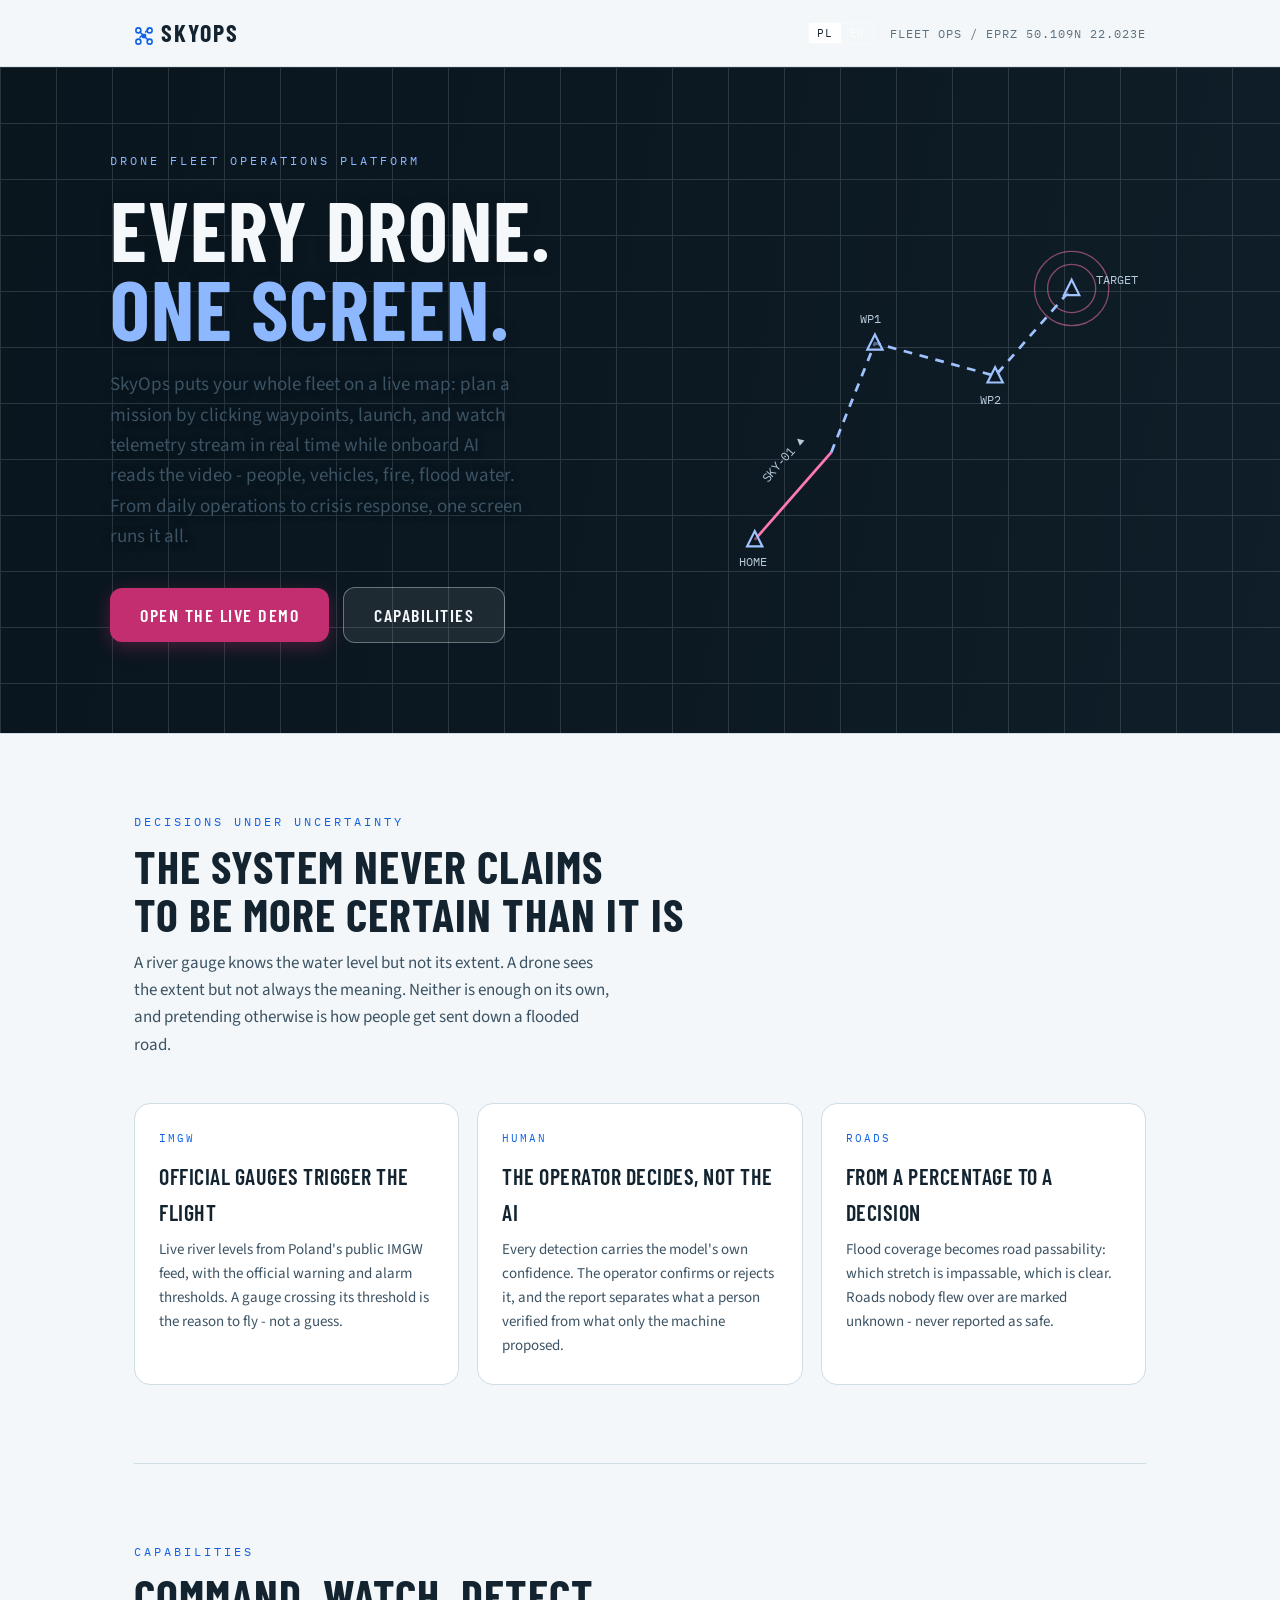
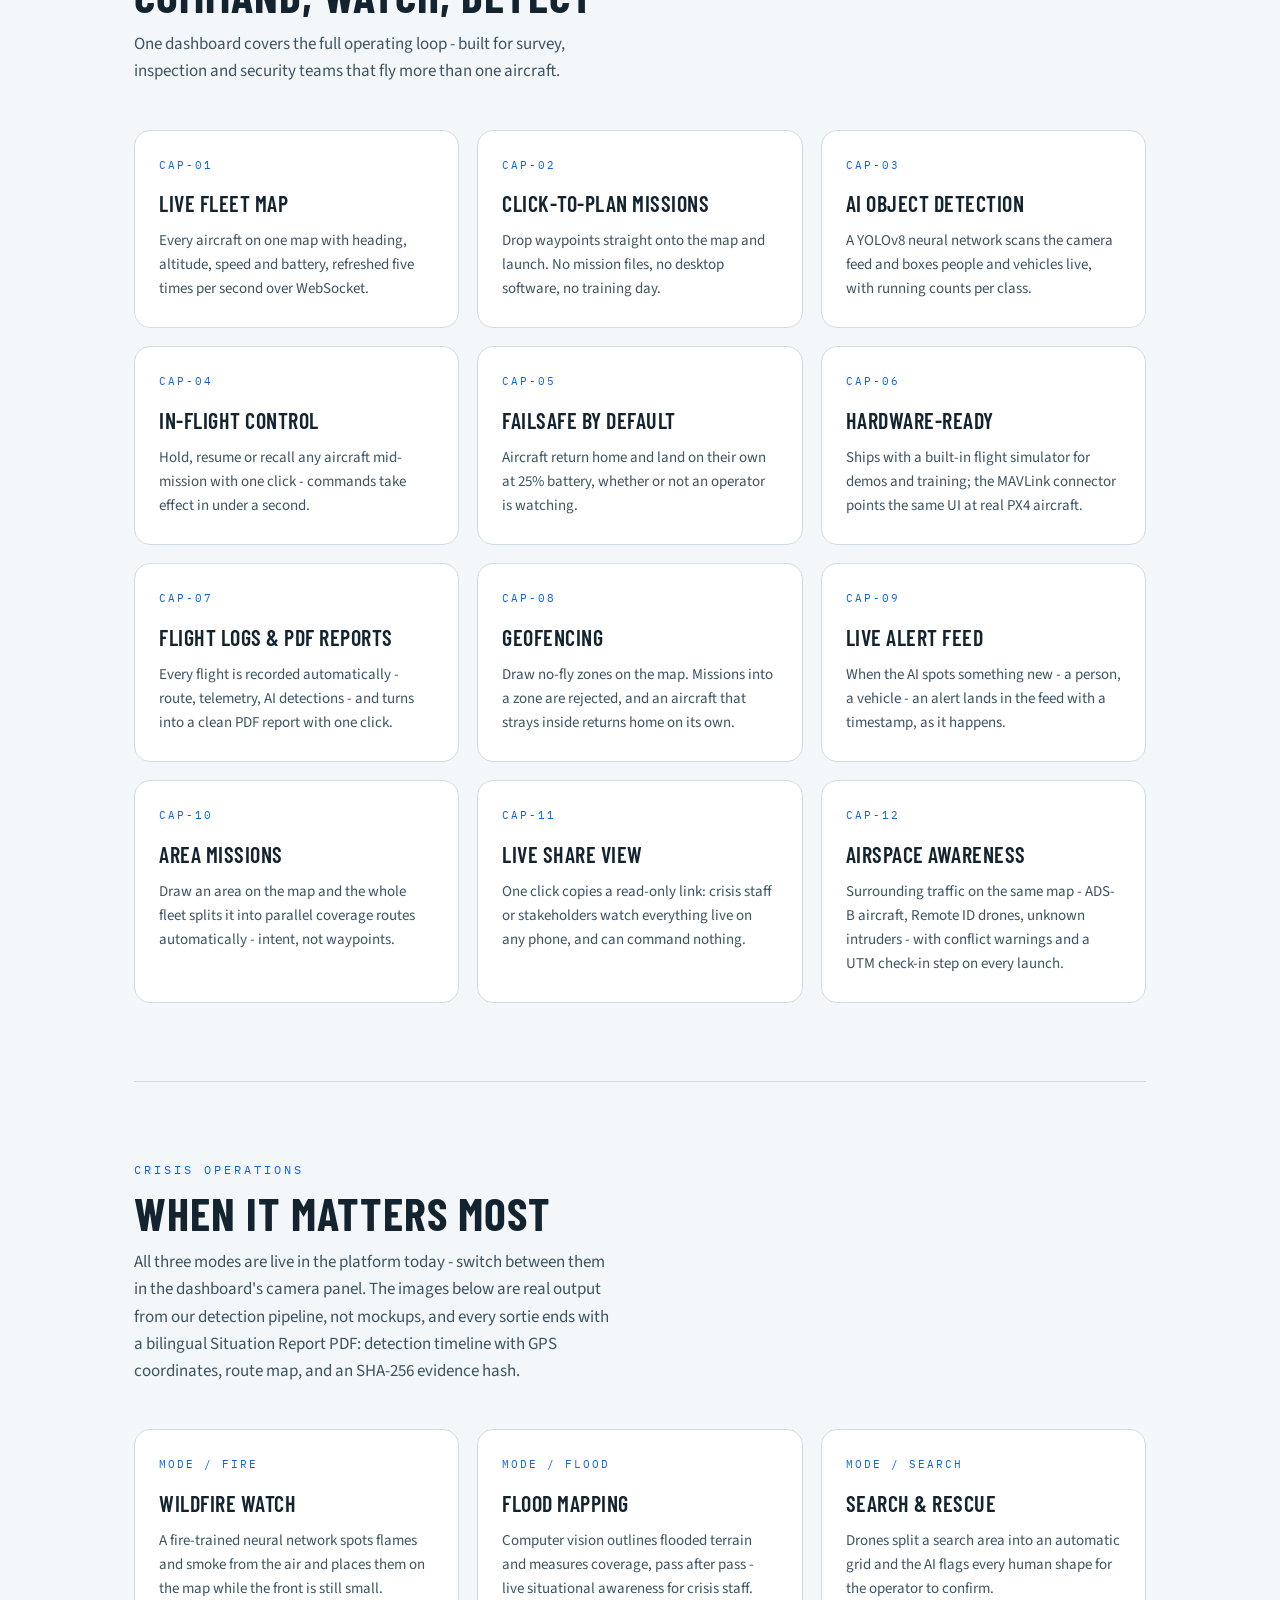
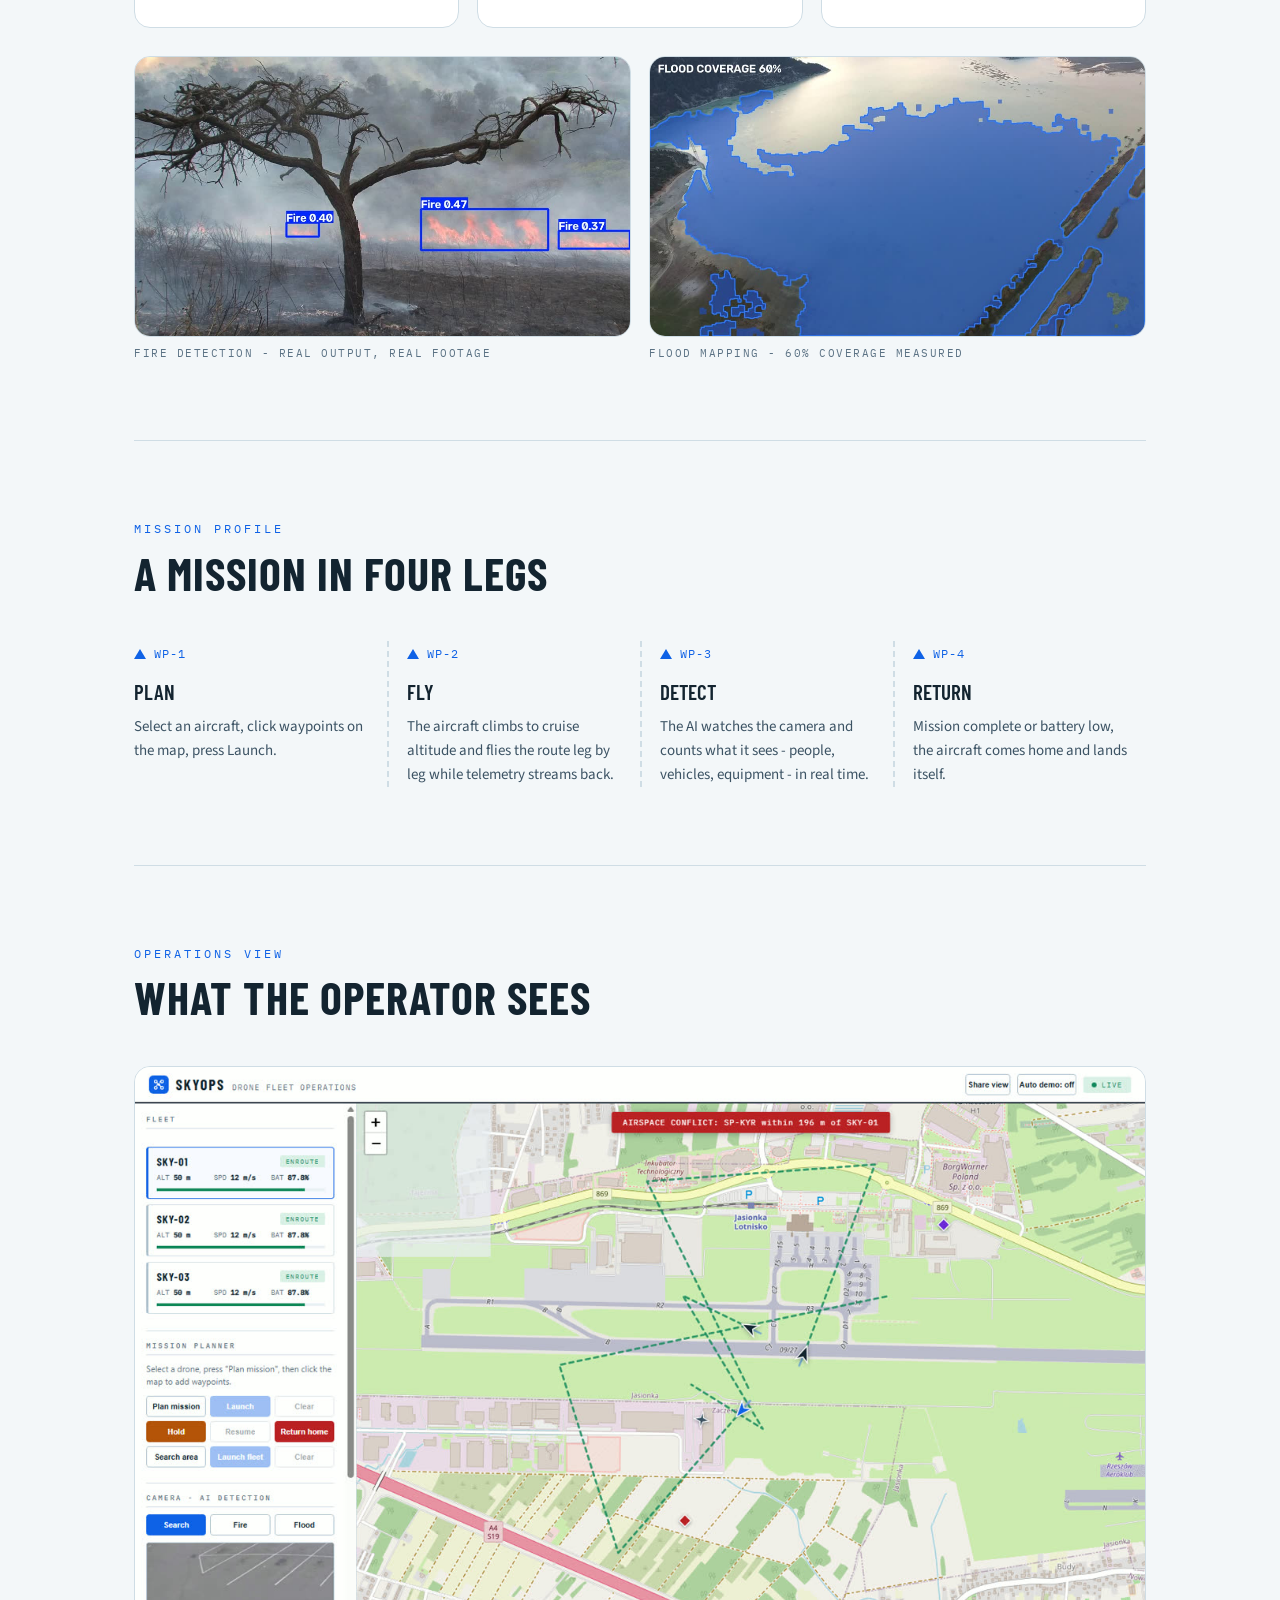
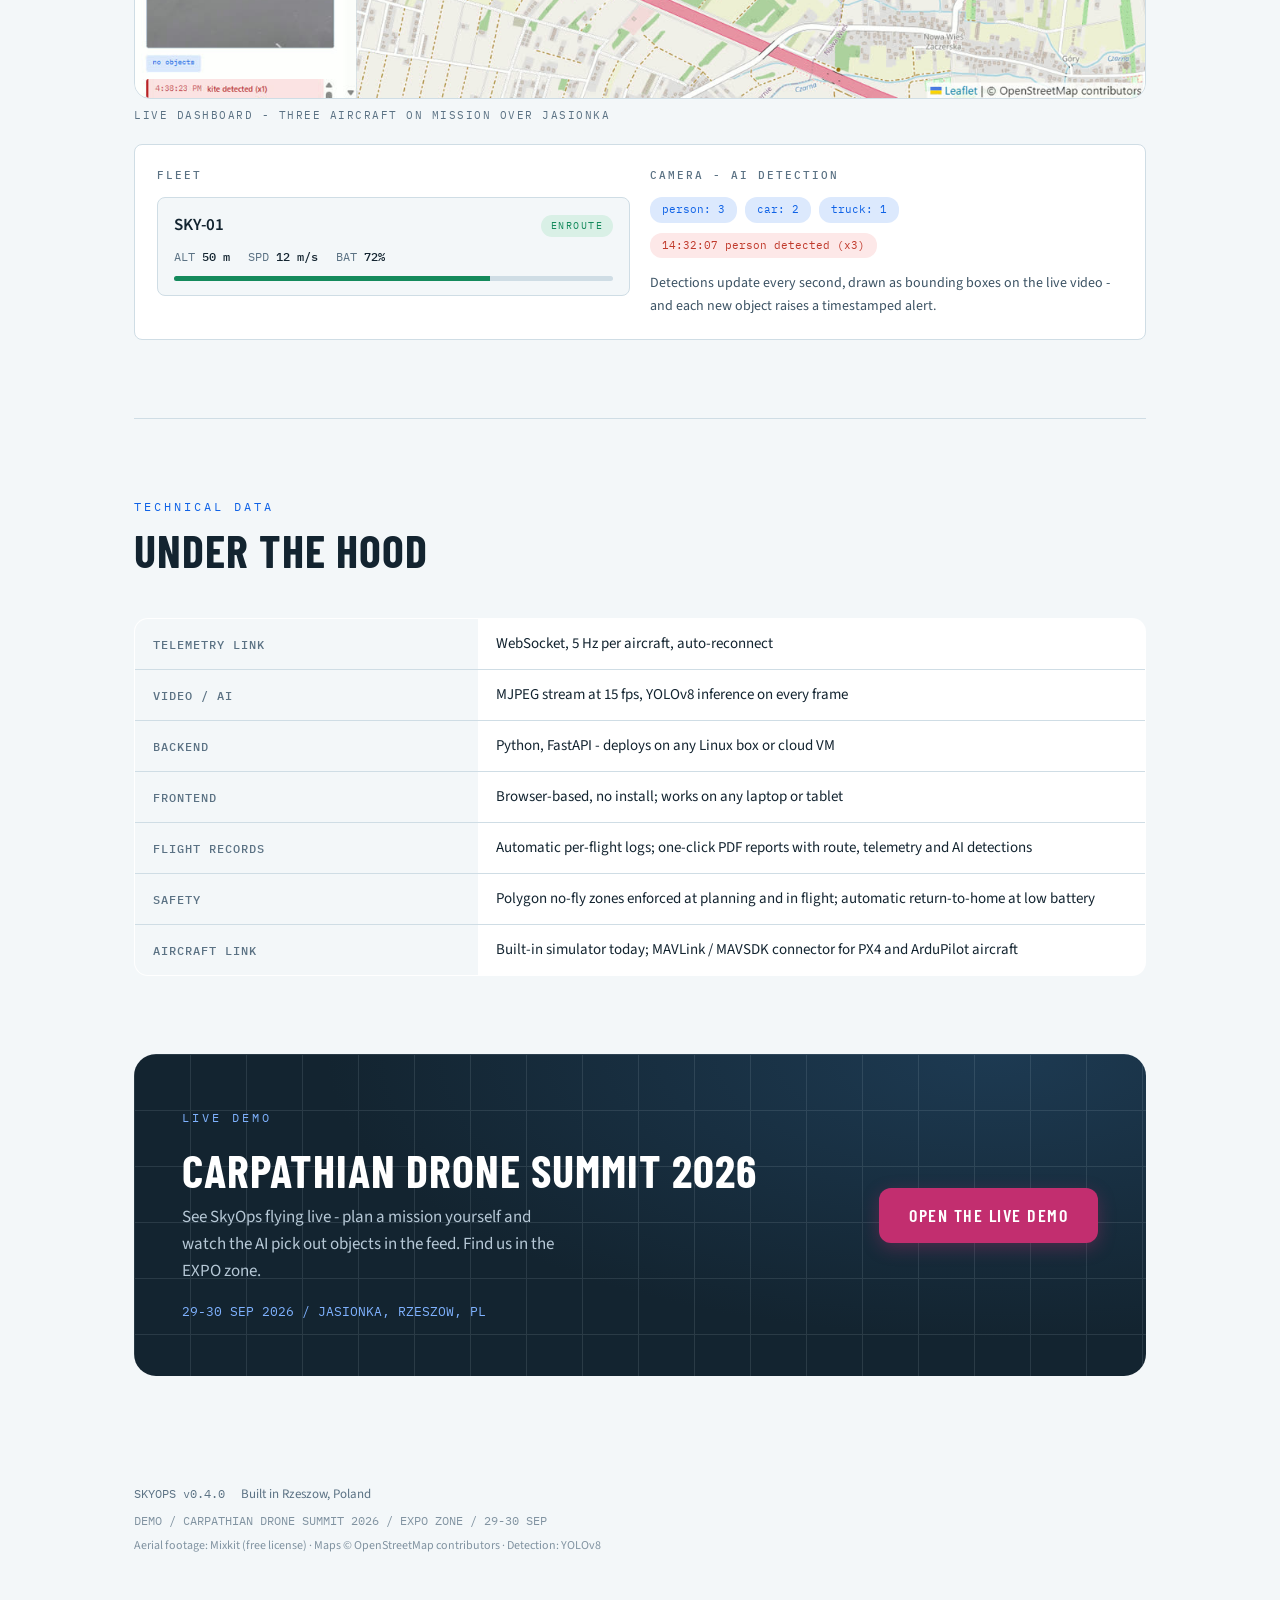
==== commit c8e9ae0a: "Landing page in Polish and English The dashboard got a language switch but the front page did not, s" ====
--- a/landing/index.html
+++ b/landing/index.html
@@ -34,6 +34,15 @@
 .wrap { max-width: 1060px; margin: 0 auto; padding: 0 24px; }
 
 /* ---------- header ---------- */
+.topbar-right { display: flex; align-items: center; gap: 16px; }
+.lang-land { display: inline-flex; border: 1px solid rgba(255,255,255,.28); border-radius: 3px; overflow: hidden; }
+.lang-land button {
+  font-family: "IBM Plex Mono", monospace; font-size: 11px; letter-spacing: .06em;
+  padding: 3px 8px; border: 0; cursor: pointer;
+  background: transparent; color: rgba(255,255,255,.7);
+}
+.lang-land button + button { border-left: 1px solid rgba(255,255,255,.2); }
+.lang-land button.on { background: #fff; color: #132430; }
 .topbar-wrap {
   position: sticky; top: 0; z-index: 50;
   background: rgba(243, 247, 249, .72);
@@ -314,7 +323,12 @@
       <path d="M19 19l8 8m18-16l-8 8m-18 18l8-8m18 16l-8-8"/>
       <rect x="25" y="25" width="14" height="14" rx="4" fill="currentColor" stroke="none"/>
     </svg></span> SkyOps</div>
-    <div class="callsign">FLEET OPS / EPRZ 50.109N 22.023E</div>
+    <div class="topbar-right">
+      <div class="lang-land" id="lang-land">
+        <button data-lang="pl" class="on">PL</button><button data-lang="en">EN</button>
+      </div>
+      <div class="callsign" data-i18n="L001">FLEET OPS / EPRZ 50.109N 22.023E</div>
+    </div>
   </header>
 </div>
 </div>
@@ -328,15 +342,15 @@
   <div class="hero-grid"></div>
   <div class="wrap hero-inner">
     <div>
-      <div class="eyebrow">Drone fleet operations platform</div>
-      <h1>Every drone.<br><span class="alt">One screen.</span></h1>
-      <p class="lede">SkyOps puts your whole fleet on a live map: plan a mission
+      <div class="eyebrow" data-i18n="L002">Drone fleet operations platform</div>
+      <h1 data-i18n="L200">Every drone.<br><span class="alt">One screen.</span></h1>
+      <p class="lede" data-i18n="L004">SkyOps puts your whole fleet on a live map: plan a mission
       by clicking waypoints, launch, and watch telemetry stream in real time
       while onboard AI reads the video - people, vehicles, fire, flood water.
       From daily operations to crisis response, one screen runs it all.</p>
       <div class="cta-row">
-        <a class="btn btn-primary" href="/app">Open the live demo</a>
-        <a class="btn btn-ghost" href="#capabilities">Capabilities</a>
+        <a class="btn btn-primary" href="/app" data-i18n="L005">Open the live demo</a>
+        <a class="btn btn-ghost" href="#capabilities" data-i18n="L006">Capabilities</a>
       </div>
     </div>
     <svg class="chart" viewBox="0 0 420 340" role="img" aria-label="Flight plan chart with waypoints">
@@ -363,32 +377,32 @@
 
 <section id="uncertainty">
   <div class="sec-head">
-    <div class="eyebrow">Decisions under uncertainty</div>
-    <h2>The system never claims<br>to be more certain than it is</h2>
-    <p>A river gauge knows the water level but not its extent. A drone
+    <div class="eyebrow" data-i18n="L007">Decisions under uncertainty</div>
+    <h2 data-i18n="L201">The system never claims<br>to be more certain than it is</h2>
+    <p data-i18n="L008">A river gauge knows the water level but not its extent. A drone
     sees the extent but not always the meaning. Neither is enough on its
     own, and pretending otherwise is how people get sent down a flooded
     road.</p>
   </div>
   <div class="cap-grid">
     <div class="cap">
-      <div class="code">IMGW</div>
-      <h3>Official gauges trigger the flight</h3>
-      <p>Live river levels from Poland's public IMGW feed, with the
+      <div class="code" data-i18n="L009">IMGW</div>
+      <h3 data-i18n="L010">Official gauges trigger the flight</h3>
+      <p data-i18n="L011">Live river levels from Poland's public IMGW feed, with the
       official warning and alarm thresholds. A gauge crossing its
       threshold is the reason to fly - not a guess.</p>
     </div>
     <div class="cap">
-      <div class="code">HUMAN</div>
-      <h3>The operator decides, not the AI</h3>
-      <p>Every detection carries the model's own confidence. The operator
+      <div class="code" data-i18n="L012">HUMAN</div>
+      <h3 data-i18n="L013">The operator decides, not the AI</h3>
+      <p data-i18n="L014">Every detection carries the model's own confidence. The operator
       confirms or rejects it, and the report separates what a person
       verified from what only the machine proposed.</p>
     </div>
     <div class="cap">
-      <div class="code">ROADS</div>
-      <h3>From a percentage to a decision</h3>
-      <p>Flood coverage becomes road passability: which stretch is
+      <div class="code" data-i18n="L015">ROADS</div>
+      <h3 data-i18n="L016">From a percentage to a decision</h3>
+      <p data-i18n="L017">Flood coverage becomes road passability: which stretch is
       impassable, which is clear. Roads nobody flew over are marked
       unknown - never reported as safe.</p>
     </div>
@@ -397,47 +411,47 @@
 
 <section id="capabilities">
   <div class="sec-head">
-    <div class="eyebrow">Capabilities</div>
-    <h2>Command, watch, detect</h2>
-    <p>One dashboard covers the full operating loop - built for survey,
+    <div class="eyebrow" data-i18n="L018">Capabilities</div>
+    <h2 data-i18n="L019">Command, watch, detect</h2>
+    <p data-i18n="L020">One dashboard covers the full operating loop - built for survey,
     inspection and security teams that fly more than one aircraft.</p>
   </div>
   <div class="cap-grid">
-    <div class="cap"><div class="code">CAP-01</div><h3>Live fleet map</h3>
-      <p>Every aircraft on one map with heading, altitude, speed and battery,
+    <div class="cap"><div class="code" data-i18n="L021">CAP-01</div><h3 data-i18n="L022">Live fleet map</h3>
+      <p data-i18n="L023">Every aircraft on one map with heading, altitude, speed and battery,
       refreshed five times per second over WebSocket.</p></div>
-    <div class="cap"><div class="code">CAP-02</div><h3>Click-to-plan missions</h3>
-      <p>Drop waypoints straight onto the map and launch. No mission files,
+    <div class="cap"><div class="code" data-i18n="L024">CAP-02</div><h3 data-i18n="L025">Click-to-plan missions</h3>
+      <p data-i18n="L026">Drop waypoints straight onto the map and launch. No mission files,
       no desktop software, no training day.</p></div>
-    <div class="cap"><div class="code">CAP-03</div><h3>AI object detection</h3>
-      <p>A YOLOv8 neural network scans the camera feed and boxes people and
+    <div class="cap"><div class="code" data-i18n="L027">CAP-03</div><h3 data-i18n="L028">AI object detection</h3>
+      <p data-i18n="L029">A YOLOv8 neural network scans the camera feed and boxes people and
       vehicles live, with running counts per class.</p></div>
-    <div class="cap"><div class="code">CAP-04</div><h3>In-flight control</h3>
-      <p>Hold, resume or recall any aircraft mid-mission with one click -
+    <div class="cap"><div class="code" data-i18n="L030">CAP-04</div><h3 data-i18n="L031">In-flight control</h3>
+      <p data-i18n="L032">Hold, resume or recall any aircraft mid-mission with one click -
       commands take effect in under a second.</p></div>
-    <div class="cap"><div class="code">CAP-05</div><h3>Failsafe by default</h3>
-      <p>Aircraft return home and land on their own at 25% battery, whether
+    <div class="cap"><div class="code" data-i18n="L033">CAP-05</div><h3 data-i18n="L034">Failsafe by default</h3>
+      <p data-i18n="L035">Aircraft return home and land on their own at 25% battery, whether
       or not an operator is watching.</p></div>
-    <div class="cap"><div class="code">CAP-06</div><h3>Hardware-ready</h3>
-      <p>Ships with a built-in flight simulator for demos and training;
+    <div class="cap"><div class="code" data-i18n="L036">CAP-06</div><h3 data-i18n="L037">Hardware-ready</h3>
+      <p data-i18n="L038">Ships with a built-in flight simulator for demos and training;
       the MAVLink connector points the same UI at real PX4 aircraft.</p></div>
-    <div class="cap"><div class="code">CAP-07</div><h3>Flight logs &amp; PDF reports</h3>
-      <p>Every flight is recorded automatically - route, telemetry, AI
+    <div class="cap"><div class="code" data-i18n="L039">CAP-07</div><h3 data-i18n="L040">Flight logs &amp; PDF reports</h3>
+      <p data-i18n="L041">Every flight is recorded automatically - route, telemetry, AI
       detections - and turns into a clean PDF report with one click.</p></div>
-    <div class="cap"><div class="code">CAP-08</div><h3>Geofencing</h3>
-      <p>Draw no-fly zones on the map. Missions into a zone are rejected,
+    <div class="cap"><div class="code" data-i18n="L042">CAP-08</div><h3 data-i18n="L043">Geofencing</h3>
+      <p data-i18n="L044">Draw no-fly zones on the map. Missions into a zone are rejected,
       and an aircraft that strays inside returns home on its own.</p></div>
-    <div class="cap"><div class="code">CAP-09</div><h3>Live alert feed</h3>
-      <p>When the AI spots something new - a person, a vehicle - an alert
+    <div class="cap"><div class="code" data-i18n="L045">CAP-09</div><h3 data-i18n="L046">Live alert feed</h3>
+      <p data-i18n="L047">When the AI spots something new - a person, a vehicle - an alert
       lands in the feed with a timestamp, as it happens.</p></div>
-    <div class="cap"><div class="code">CAP-10</div><h3>Area missions</h3>
-      <p>Draw an area on the map and the whole fleet splits it into
+    <div class="cap"><div class="code" data-i18n="L048">CAP-10</div><h3 data-i18n="L049">Area missions</h3>
+      <p data-i18n="L050">Draw an area on the map and the whole fleet splits it into
       parallel coverage routes automatically - intent, not waypoints.</p></div>
-    <div class="cap"><div class="code">CAP-11</div><h3>Live share view</h3>
-      <p>One click copies a read-only link: crisis staff or stakeholders
+    <div class="cap"><div class="code" data-i18n="L051">CAP-11</div><h3 data-i18n="L052">Live share view</h3>
+      <p data-i18n="L053">One click copies a read-only link: crisis staff or stakeholders
       watch everything live on any phone, and can command nothing.</p></div>
-    <div class="cap"><div class="code">CAP-12</div><h3>Airspace awareness</h3>
-      <p>Surrounding traffic on the same map - ADS-B aircraft, Remote ID
+    <div class="cap"><div class="code" data-i18n="L054">CAP-12</div><h3 data-i18n="L055">Airspace awareness</h3>
+      <p data-i18n="L056">Surrounding traffic on the same map - ADS-B aircraft, Remote ID
       drones, unknown intruders - with conflict warnings and a UTM
       check-in step on every launch.</p></div>
   </div>
@@ -445,23 +459,23 @@
 
 <section id="crisis">
   <div class="sec-head">
-    <div class="eyebrow">Crisis operations</div>
-    <h2>When it matters most</h2>
-    <p>All three modes are live in the platform today - switch between
+    <div class="eyebrow" data-i18n="L057">Crisis operations</div>
+    <h2 data-i18n="L058">When it matters most</h2>
+    <p data-i18n="L059">All three modes are live in the platform today - switch between
     them in the dashboard's camera panel. The images below are real
     output from our detection pipeline, not mockups, and every sortie
     ends with a bilingual Situation Report PDF: detection timeline with
     GPS coordinates, route map, and an SHA-256 evidence hash.</p>
   </div>
   <div class="cap-grid" style="margin-bottom: 28px;">
-    <div class="cap"><div class="code">MODE / FIRE</div><h3>Wildfire watch</h3>
-      <p>A fire-trained neural network spots flames and smoke from the
+    <div class="cap"><div class="code" data-i18n="L060">MODE / FIRE</div><h3 data-i18n="L061">Wildfire watch</h3>
+      <p data-i18n="L062">A fire-trained neural network spots flames and smoke from the
       air and places them on the map while the front is still small.</p></div>
-    <div class="cap"><div class="code">MODE / FLOOD</div><h3>Flood mapping</h3>
-      <p>Computer vision outlines flooded terrain and measures coverage,
+    <div class="cap"><div class="code" data-i18n="L063">MODE / FLOOD</div><h3 data-i18n="L064">Flood mapping</h3>
+      <p data-i18n="L065">Computer vision outlines flooded terrain and measures coverage,
       pass after pass - live situational awareness for crisis staff.</p></div>
-    <div class="cap"><div class="code">MODE / SEARCH</div><h3>Search &amp; rescue</h3>
-      <p>Drones split a search area into an automatic grid and the AI
+    <div class="cap"><div class="code" data-i18n="L066">MODE / SEARCH</div><h3 data-i18n="L067">Search &amp; rescue</h3>
+      <p data-i18n="L068">Drones split a search area into an automatic grid and the AI
       flags every human shape for the operator to confirm.</p></div>
   </div>
   <div class="shots">
@@ -480,28 +494,28 @@
 
 <section>
   <div class="sec-head">
-    <div class="eyebrow">Mission profile</div>
-    <h2>A mission in four legs</h2>
+    <div class="eyebrow" data-i18n="L069">Mission profile</div>
+    <h2 data-i18n="L070">A mission in four legs</h2>
   </div>
   <div class="seq">
-    <div class="leg"><div class="wp-tag">WP-1</div><h3>Plan</h3>
-      <p>Select an aircraft, click waypoints on the map, press Launch.</p></div>
-    <div class="leg"><div class="wp-tag">WP-2</div><h3>Fly</h3>
-      <p>The aircraft climbs to cruise altitude and flies the route leg by
+    <div class="leg"><div class="wp-tag" data-i18n="L071">WP-1</div><h3 data-i18n="L072">Plan</h3>
+      <p data-i18n="L073">Select an aircraft, click waypoints on the map, press Launch.</p></div>
+    <div class="leg"><div class="wp-tag" data-i18n="L074">WP-2</div><h3 data-i18n="L075">Fly</h3>
+      <p data-i18n="L076">The aircraft climbs to cruise altitude and flies the route leg by
       leg while telemetry streams back.</p></div>
-    <div class="leg"><div class="wp-tag">WP-3</div><h3>Detect</h3>
-      <p>The AI watches the camera and counts what it sees - people,
+    <div class="leg"><div class="wp-tag" data-i18n="L077">WP-3</div><h3 data-i18n="L078">Detect</h3>
+      <p data-i18n="L079">The AI watches the camera and counts what it sees - people,
       vehicles, equipment - in real time.</p></div>
-    <div class="leg"><div class="wp-tag">WP-4</div><h3>Return</h3>
-      <p>Mission complete or battery low, the aircraft comes home and
+    <div class="leg"><div class="wp-tag" data-i18n="L080">WP-4</div><h3 data-i18n="L081">Return</h3>
+      <p data-i18n="L082">Mission complete or battery low, the aircraft comes home and
       lands itself.</p></div>
   </div>
 </section>
 
 <section>
   <div class="sec-head">
-    <div class="eyebrow">Operations view</div>
-    <h2>What the operator sees</h2>
+    <div class="eyebrow" data-i18n="L083">Operations view</div>
+    <h2 data-i18n="L084">What the operator sees</h2>
   </div>
   <figure style="margin-bottom: 20px;">
     <img class="shot" src="assets/img/dashboard.jpg"
@@ -510,25 +524,25 @@
   </figure>
   <div class="mock">
     <div>
-      <h4>Fleet</h4>
+      <h4 data-i18n="L085">Fleet</h4>
       <div class="fleet-card">
-        <div class="r1"><span class="nm">SKY-01</span><span class="badge">enroute</span></div>
+        <div class="r1"><span class="nm" data-i18n="L086">SKY-01</span><span class="badge" data-i18n="L087">enroute</span></div>
         <div class="tele"><span>ALT <b>50 m</b></span><span>SPD <b>12 m/s</b></span><span>BAT <b>72%</b></span></div>
         <div class="bat"><div></div></div>
       </div>
     </div>
     <div>
-      <h4>Camera - AI detection</h4>
+      <h4 data-i18n="L088">Camera - AI detection</h4>
       <div class="det-line">
-        <span class="chip">person: 3</span>
-        <span class="chip">car: 2</span>
-        <span class="chip">truck: 1</span>
+        <span class="chip" data-i18n="L089">person: 3</span>
+        <span class="chip" data-i18n="L090">car: 2</span>
+        <span class="chip" data-i18n="L091">truck: 1</span>
       </div>
       <div class="det-line" style="margin-top:10px;">
-        <span class="chip" style="background:#fde8e8; color:#c0392b;">
+        <span class="chip" style="background:#fde8e8; color:#c0392b;" data-i18n="L092">
           14:32:07 person detected (x3)</span>
       </div>
-      <p style="margin-top:14px; font-size:14px; color:var(--ink-soft);">
+      <p style="margin-top:14px; font-size:14px; color:var(--ink-soft);" data-i18n="L093">
         Detections update every second, drawn as bounding boxes on the live
         video - and each new object raises a timestamped alert.</p>
     </div>
@@ -537,18 +551,18 @@
 
 <section>
   <div class="sec-head">
-    <div class="eyebrow">Technical data</div>
-    <h2>Under the hood</h2>
+    <div class="eyebrow" data-i18n="L094">Technical data</div>
+    <h2 data-i18n="L095">Under the hood</h2>
   </div>
   <div class="specs-wrap">
   <table class="specs">
-    <tr><th>Telemetry link</th><td>WebSocket, 5 Hz per aircraft, auto-reconnect</td></tr>
-    <tr><th>Video / AI</th><td>MJPEG stream at 15 fps, YOLOv8 inference on every frame</td></tr>
-    <tr><th>Backend</th><td>Python, FastAPI - deploys on any Linux box or cloud VM</td></tr>
-    <tr><th>Frontend</th><td>Browser-based, no install; works on any laptop or tablet</td></tr>
-    <tr><th>Flight records</th><td>Automatic per-flight logs; one-click PDF reports with route, telemetry and AI detections</td></tr>
-    <tr><th>Safety</th><td>Polygon no-fly zones enforced at planning and in flight; automatic return-to-home at low battery</td></tr>
-    <tr><th>Aircraft link</th><td>Built-in simulator today; MAVLink / MAVSDK connector for PX4 and ArduPilot aircraft</td></tr>
+    <tr><th data-i18n="L096">Telemetry link</th><td data-i18n="L097">WebSocket, 5 Hz per aircraft, auto-reconnect</td></tr>
+    <tr><th data-i18n="L098">Video / AI</th><td data-i18n="L099">MJPEG stream at 15 fps, YOLOv8 inference on every frame</td></tr>
+    <tr><th data-i18n="L100">Backend</th><td data-i18n="L101">Python, FastAPI - deploys on any Linux box or cloud VM</td></tr>
+    <tr><th data-i18n="L102">Frontend</th><td data-i18n="L103">Browser-based, no install; works on any laptop or tablet</td></tr>
+    <tr><th data-i18n="L104">Flight records</th><td data-i18n="L105">Automatic per-flight logs; one-click PDF reports with route, telemetry and AI detections</td></tr>
+    <tr><th data-i18n="L106">Safety</th><td data-i18n="L107">Polygon no-fly zones enforced at planning and in flight; automatic return-to-home at low battery</td></tr>
+    <tr><th data-i18n="L108">Aircraft link</th><td data-i18n="L109">Built-in simulator today; MAVLink / MAVSDK connector for PX4 and ArduPilot aircraft</td></tr>
   </table>
   </div>
 </section>
@@ -558,13 +572,13 @@
     <div class="hero-grid"></div>
     <div class="summit-inner">
       <div>
-        <div class="eyebrow">Live demo</div>
-        <h2>Carpathian Drone Summit 2026</h2>
-        <p>See SkyOps flying live - plan a mission yourself and watch the AI
+        <div class="eyebrow" data-i18n="L110">Live demo</div>
+        <h2 data-i18n="L111">Carpathian Drone Summit 2026</h2>
+        <p data-i18n="L112">See SkyOps flying live - plan a mission yourself and watch the AI
         pick out objects in the feed. Find us in the EXPO zone.</p>
-        <div class="mono-line">29-30 SEP 2026 / JASIONKA, RZESZOW, PL</div>
+        <div class="mono-line" data-i18n="L113">29-30 SEP 2026 / JASIONKA, RZESZOW, PL</div>
       </div>
-      <a class="btn btn-primary" href="/app">Open the live demo</a>
+      <a class="btn btn-primary" href="/app" data-i18n="L114">Open the live demo</a>
     </div>
   </div>
 </section>
@@ -574,14 +588,14 @@
 <footer>
   <div class="wrap">
     <div class="foot-row">
-      <span class="mono">SKYOPS v0.4.0</span>
-      <span>Built in Rzeszow, Poland</span>
+      <span class="mono" data-i18n="L115">SKYOPS v0.4.0</span>
+      <span data-i18n="L116">Built in Rzeszow, Poland</span>
     </div>
     <div class="foot-row foot-dim">
-      <span class="mono">DEMO / CARPATHIAN DRONE SUMMIT 2026 / EXPO ZONE / 29-30 SEP</span>
+      <span class="mono" data-i18n="L117">DEMO / CARPATHIAN DRONE SUMMIT 2026 / EXPO ZONE / 29-30 SEP</span>
     </div>
     <div class="foot-row foot-dim">
-      <span>Aerial footage: Mixkit (free license) &middot; Maps &copy; OpenStreetMap
+      <span data-i18n="L118">Aerial footage: Mixkit (free license) &middot; Maps &copy; OpenStreetMap
       contributors &middot; Detection: YOLOv8</span>
     </div>
   </div>
@@ -646,5 +660,6 @@
   }, 8000);
 })();
 </script>
+<script src="/assets/lang.js"></script>
 </body>
 </html>
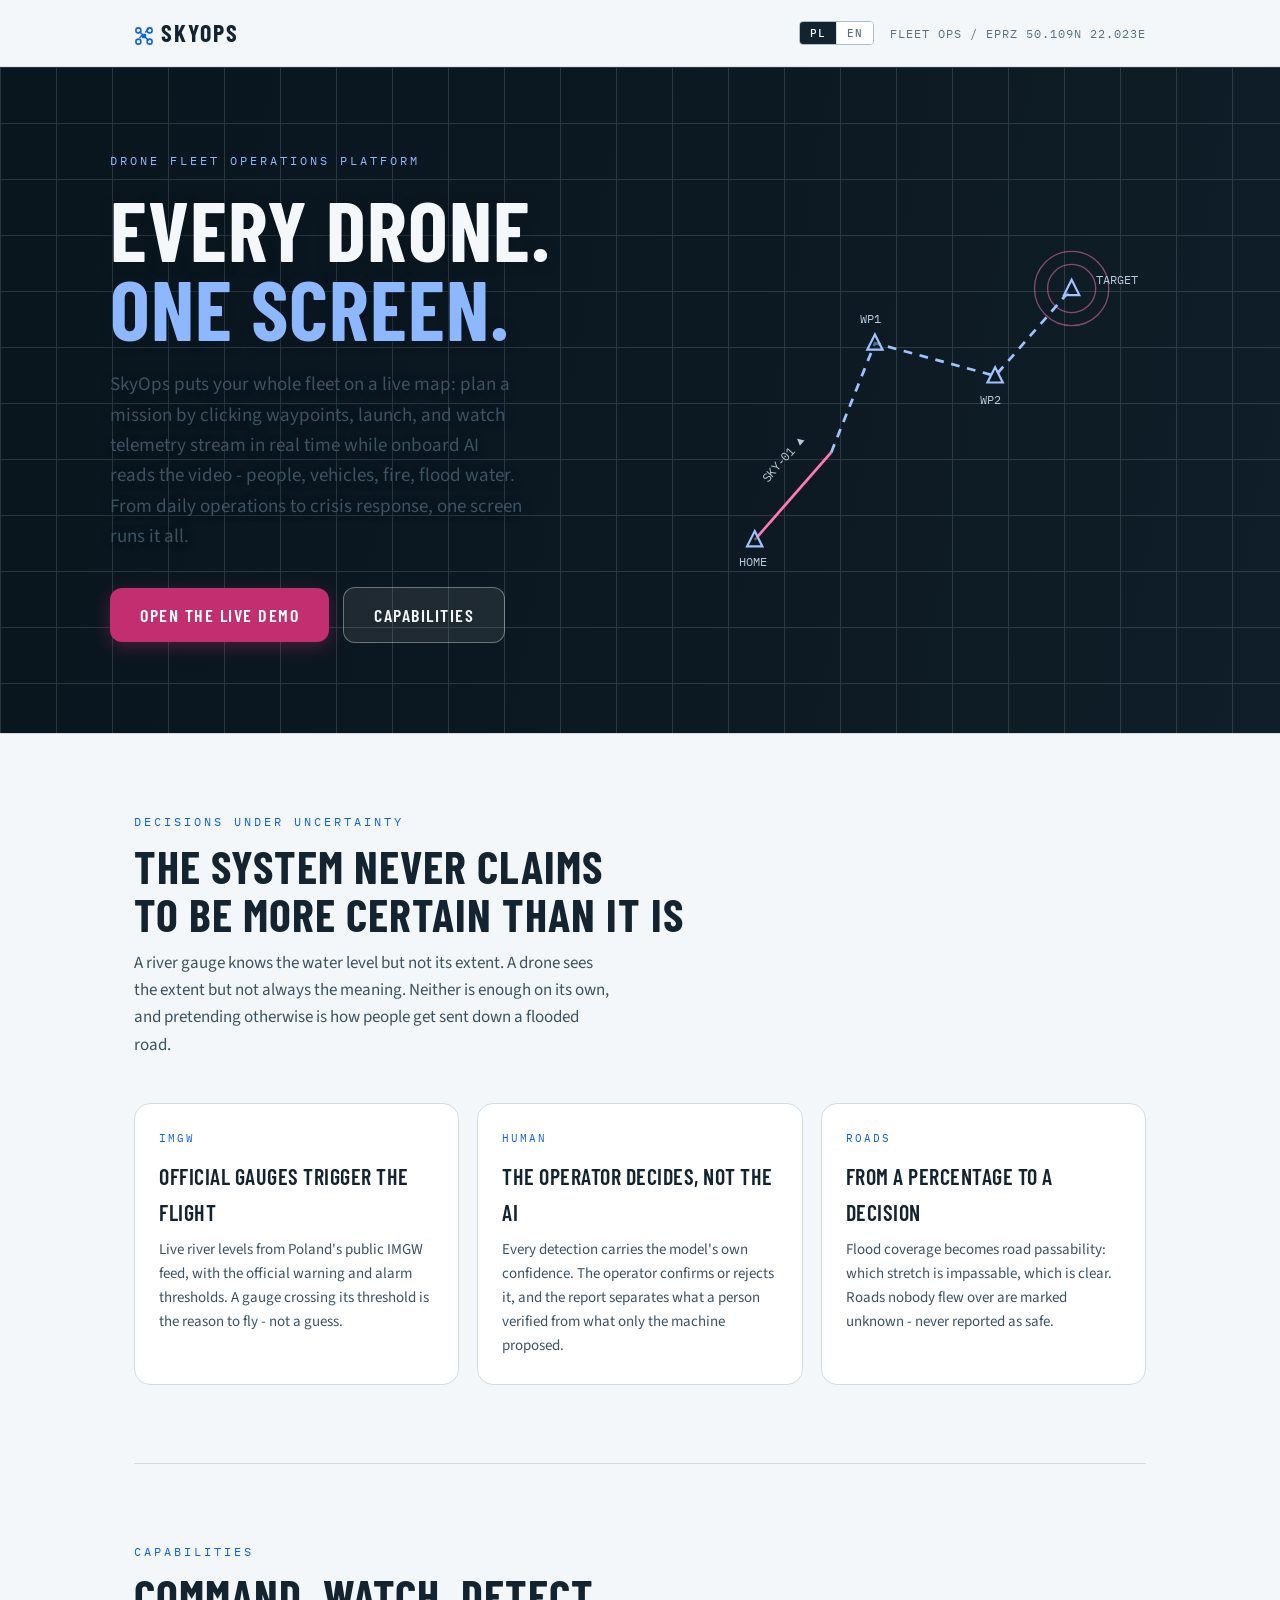
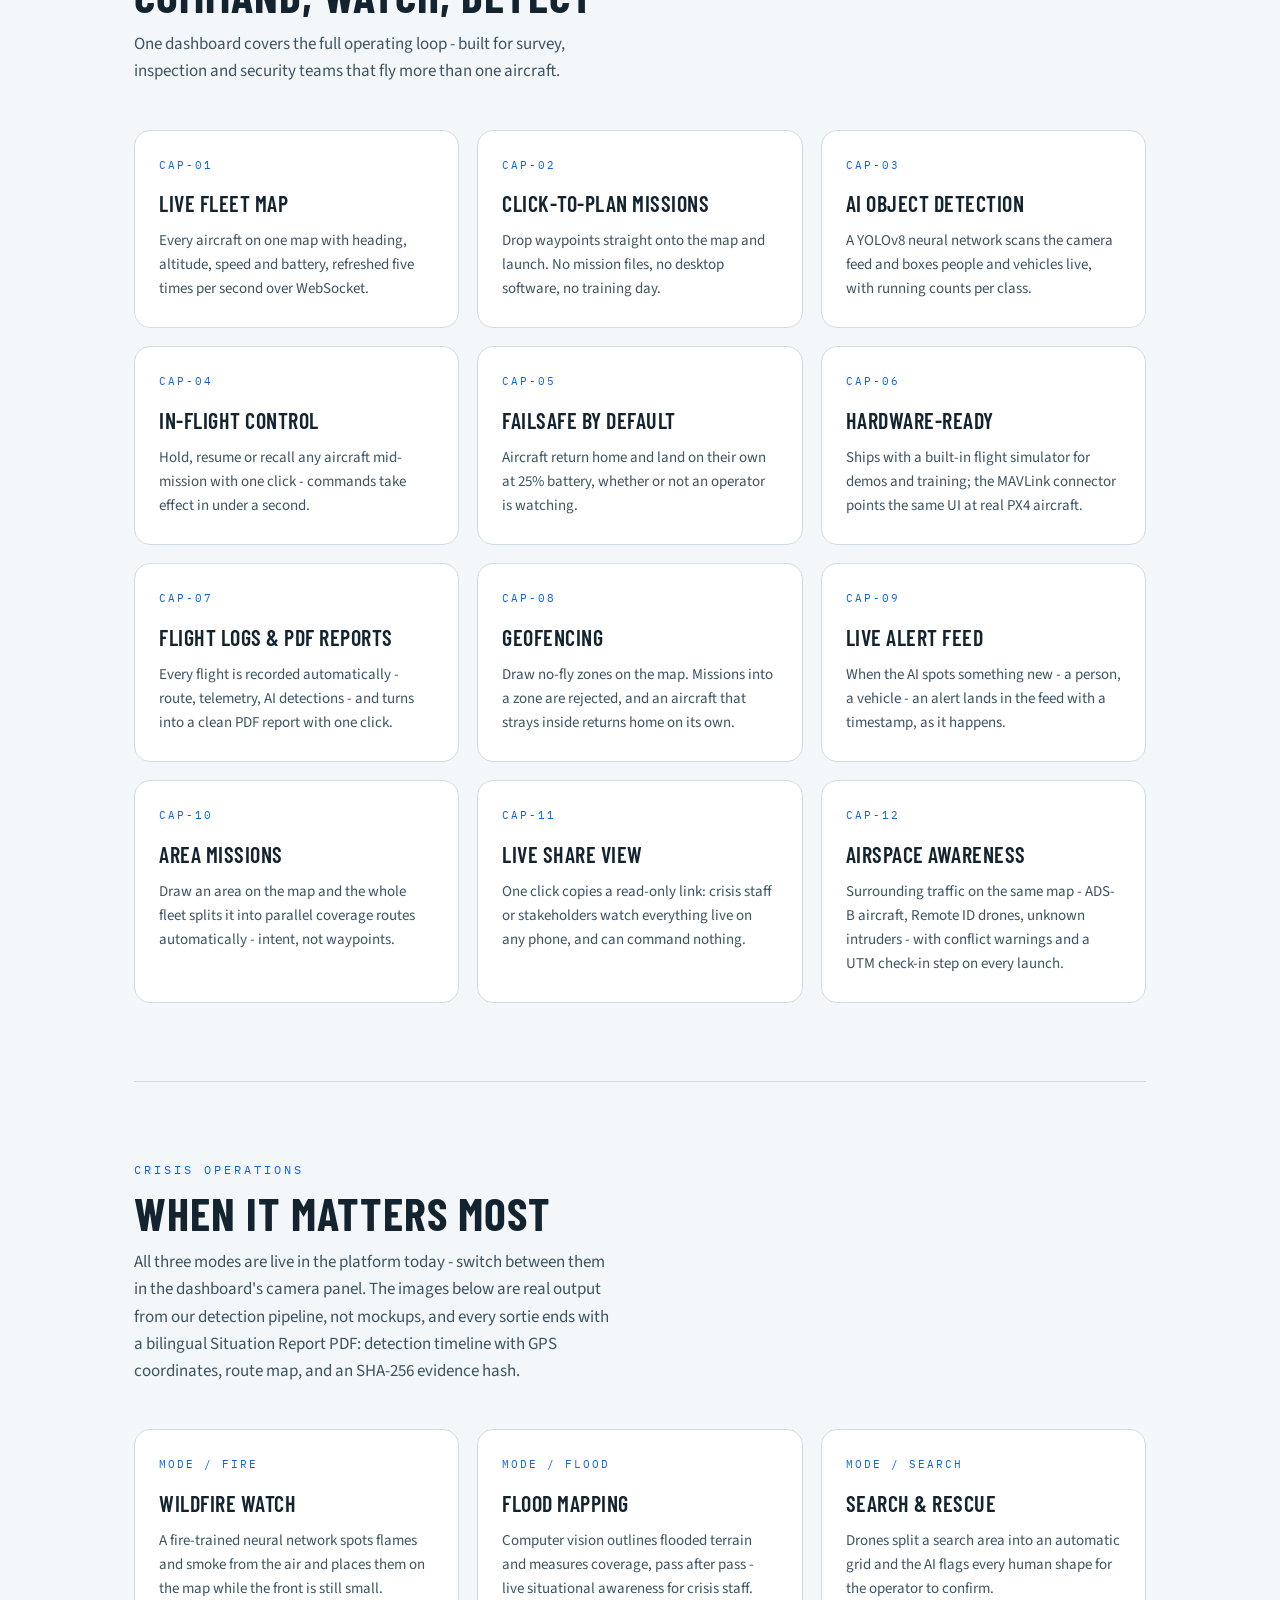
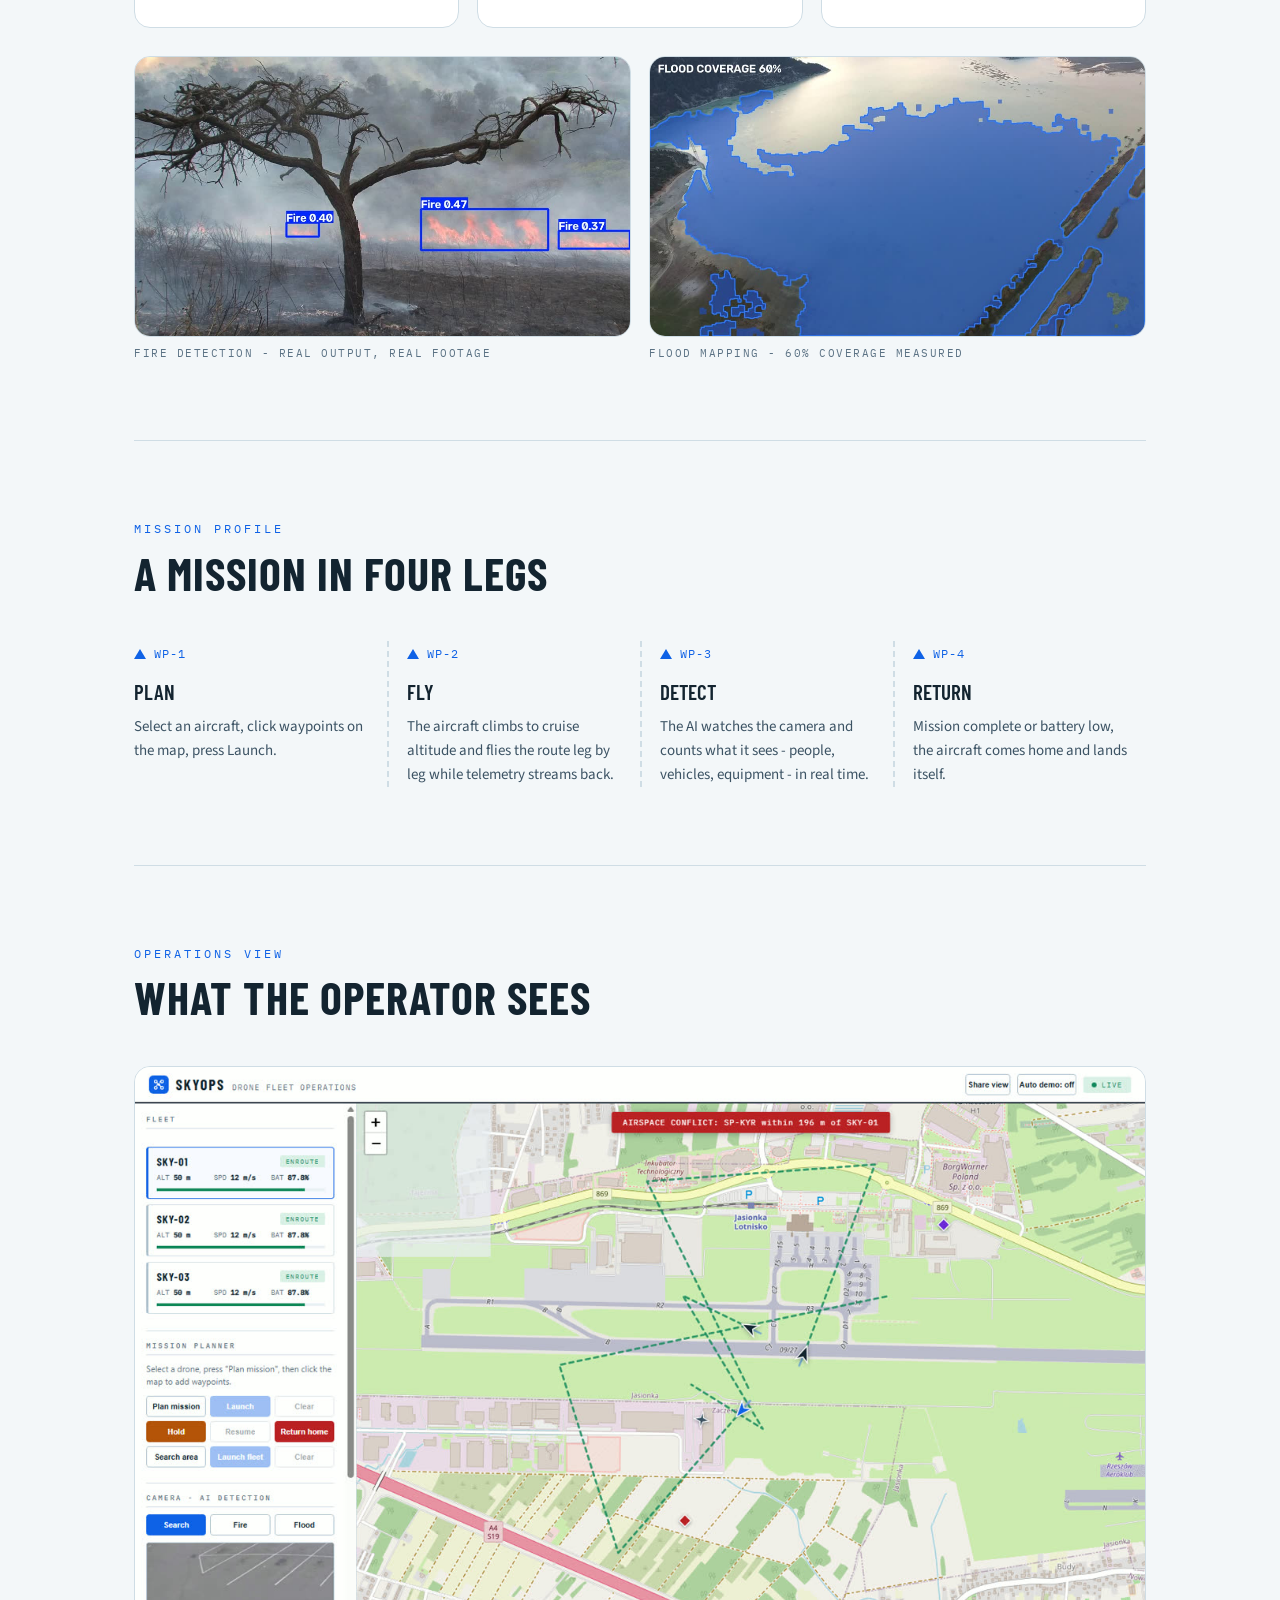
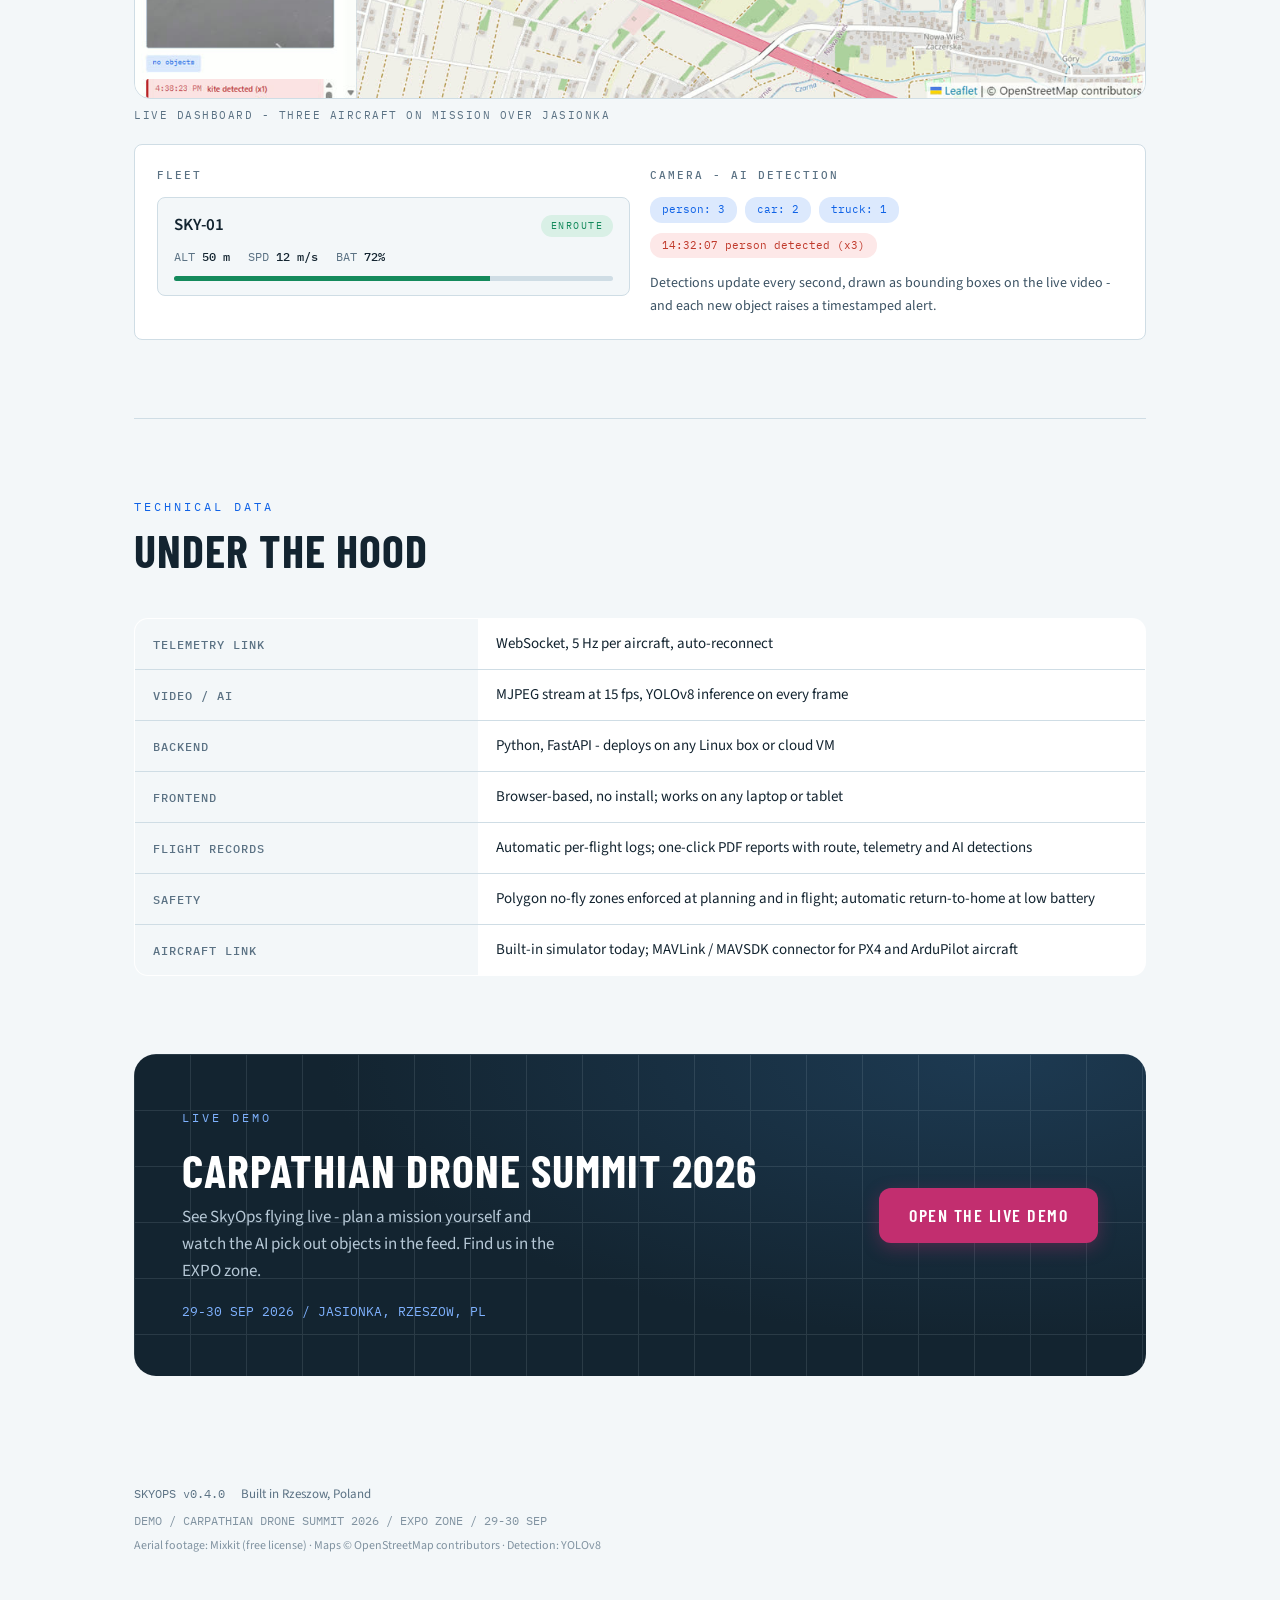
==== commit 228c4d18: "Make the landing language switch visible It was styled for a dark bar - white text, translucent whit" ====
--- a/landing/index.html
+++ b/landing/index.html
@@ -35,14 +35,23 @@
 
 /* ---------- header ---------- */
 .topbar-right { display: flex; align-items: center; gap: 16px; }
-.lang-land { display: inline-flex; border: 1px solid rgba(255,255,255,.28); border-radius: 3px; overflow: hidden; }
+.lang-land {
+  display: inline-flex;
+  border: 1px solid var(--line-strong, #a9bfcc);
+  border-radius: 4px;
+  overflow: hidden;
+  background: #fff;
+}
 .lang-land button {
-  font-family: "IBM Plex Mono", monospace; font-size: 11px; letter-spacing: .06em;
-  padding: 3px 8px; border: 0; cursor: pointer;
-  background: transparent; color: rgba(255,255,255,.7);
-}
-.lang-land button + button { border-left: 1px solid rgba(255,255,255,.2); }
-.lang-land button.on { background: #fff; color: #132430; }
+  font-family: "IBM Plex Mono", monospace;
+  font-size: 11px; font-weight: 500; letter-spacing: .08em;
+  padding: 4px 10px; border: 0; cursor: pointer;
+  background: #fff; color: var(--slate, #5b7284);
+  transition: background .15s, color .15s;
+}
+.lang-land button:hover { background: #eaf1f5; color: var(--ink, #132430); }
+.lang-land button + button { border-left: 1px solid var(--line, #cfdde5); }
+.lang-land button.on { background: var(--ink, #132430); color: #fff; }
 .topbar-wrap {
   position: sticky; top: 0; z-index: 50;
   background: rgba(243, 247, 249, .72);
